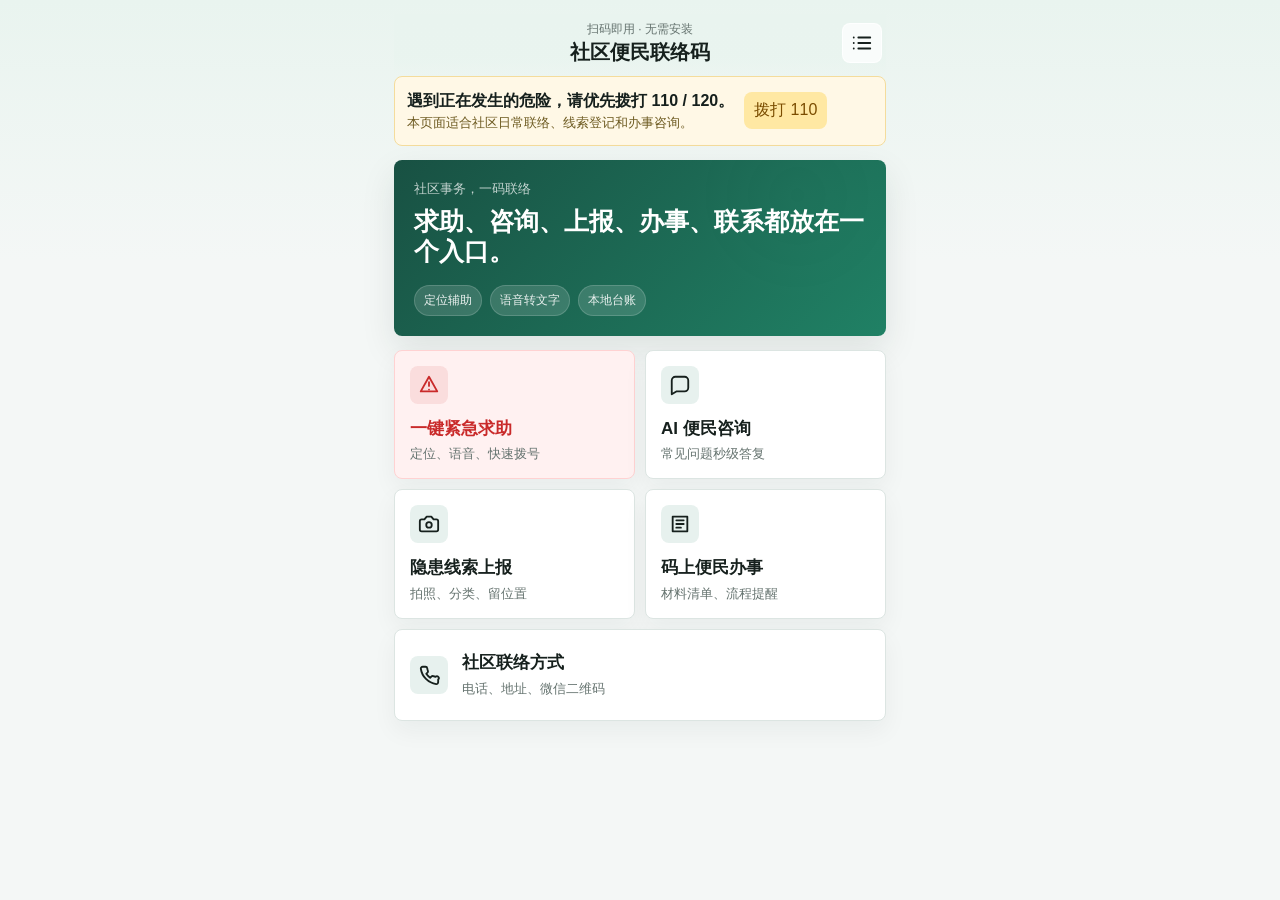
==== index.html @ a4f41f7a "Add files via upload" ====
<!doctype html>
<html lang="zh-CN">
  <head>
    <meta charset="utf-8" />
    <meta name="viewport" content="width=device-width, initial-scale=1, viewport-fit=cover" />
    <title>社区便民联络码</title>
    <link rel="stylesheet" href="./styles.css" />
  </head>
  <body>
    <div class="app-shell">
      <header class="topbar">
        <button class="icon-button" id="backButton" aria-label="返回">
          <svg viewBox="0 0 24 24" aria-hidden="true"><path d="M15 18l-6-6 6-6" /></svg>
        </button>
        <div>
          <p class="eyebrow">扫码即用 · 无需安装</p>
          <h1 id="pageTitle">社区便民联络码</h1>
        </div>
        <button class="icon-button" id="adminToggle" aria-label="台账">
          <svg viewBox="0 0 24 24" aria-hidden="true"><path d="M8 6h13M8 12h13M8 18h13M3 6h.01M3 12h.01M3 18h.01" /></svg>
        </button>
      </header>

      <main>
        <section class="view active" data-view="home">
          <div class="notice">
            <div>
              <strong>遇到正在发生的危险，请优先拨打 110 / 120。</strong>
              <span>本页面适合社区日常联络、线索登记和办事咨询。</span>
            </div>
            <button class="text-button" data-action="call" data-phone="110">拨打 110</button>
          </div>

          <div class="hero-panel">
            <p class="hero-kicker">社区事务，一码联络</p>
            <h2>求助、咨询、上报、办事、联系都放在一个入口。</h2>
            <div class="hero-meta">
              <span>定位辅助</span>
              <span>语音转文字</span>
              <span>本地台账</span>
            </div>
          </div>

          <div class="grid-menu">
            <button class="module-card danger" data-go="help">
              <span class="card-icon">
                <svg viewBox="0 0 24 24" aria-hidden="true"><path d="M12 3l9 16H3L12 3z" /><path d="M12 9v4M12 17h.01" /></svg>
              </span>
              <span>
                <strong>一键紧急求助</strong>
                <small>定位、语音、快速拨号</small>
              </span>
            </button>
            <button class="module-card" data-go="consult">
              <span class="card-icon">
                <svg viewBox="0 0 24 24" aria-hidden="true"><path d="M21 15a4 4 0 0 1-4 4H8l-5 3V7a4 4 0 0 1 4-4h10a4 4 0 0 1 4 4z" /></svg>
              </span>
              <span>
                <strong>AI 便民咨询</strong>
                <small>常见问题秒级答复</small>
              </span>
            </button>
            <button class="module-card" data-go="report">
              <span class="card-icon">
                <svg viewBox="0 0 24 24" aria-hidden="true"><path d="M14.5 4h-5L7 7H4a2 2 0 0 0-2 2v9a2 2 0 0 0 2 2h16a2 2 0 0 0 2-2V9a2 2 0 0 0-2-2h-3l-2.5-3z" /><circle cx="12" cy="13" r="3" /></svg>
              </span>
              <span>
                <strong>隐患线索上报</strong>
                <small>拍照、分类、留位置</small>
              </span>
            </button>
            <button class="module-card" data-go="services">
              <span class="card-icon">
                <svg viewBox="0 0 24 24" aria-hidden="true"><path d="M4 4h16v16H4z" /><path d="M8 8h8M8 12h8M8 16h5" /></svg>
              </span>
              <span>
                <strong>码上便民办事</strong>
                <small>材料清单、流程提醒</small>
              </span>
            </button>
            <button class="module-card wide" data-go="contact">
              <span class="card-icon">
                <svg viewBox="0 0 24 24" aria-hidden="true"><path d="M22 16.92v3a2 2 0 0 1-2.18 2A19.8 19.8 0 0 1 3.09 5.18 2 2 0 0 1 5.11 3h3a2 2 0 0 1 2 1.72c.12.9.33 1.77.63 2.61a2 2 0 0 1-.45 2.11L9 10.73a16 16 0 0 0 4.27 4.27l1.29-1.29a2 2 0 0 1 2.11-.45c.84.3 1.71.51 2.61.63A2 2 0 0 1 22 16.92z" /></svg>
              </span>
              <span>
                <strong>社区联络方式</strong>
                <small>电话、地址、微信二维码</small>
              </span>
            </button>
          </div>
        </section>

        <section class="view" data-view="help">
          <form class="form-card" id="helpForm">
            <label>
              <span>你的称呼</span>
              <input name="name" autocomplete="name" placeholder="例如：王先生" />
            </label>
            <label>
              <span>联系电话</span>
              <input name="phone" inputmode="tel" autocomplete="tel" placeholder="便于回拨确认" required />
            </label>
            <label>
              <span>求助内容</span>
              <textarea name="content" rows="5" placeholder="请简单说明发生了什么，也可以点下方语音按钮" required></textarea>
            </label>
            <div class="location-box" id="helpLocation">尚未获取位置</div>
            <div class="button-row">
              <button type="button" class="secondary-button" data-action="locate" data-target="help">获取定位</button>
              <button type="button" class="secondary-button" data-action="speech" data-target="help">语音输入</button>
            </div>
            <button type="submit" class="primary-button danger">提交求助</button>
            <button type="button" class="ghost-button" data-action="call" data-phone="110">直接拨打 110</button>
          </form>
          <div class="quiet-panel">
            <h3>低调求助模式</h3>
            <p>进入后页面会降低视觉提示，只保留定位和录音按钮。H5 不能在锁屏或退出浏览器后持续录音，正式上线需用 HTTPS 并明确告知授权。</p>
            <button class="secondary-button" data-go="quiet">进入低调模式</button>
          </div>
        </section>

        <section class="view quiet-view" data-view="quiet">
          <div class="quiet-status">
            <span>低调模式</span>
            <strong id="quietTimer">00:00</strong>
            <p id="quietHint">点击按钮后会请求浏览器录音权限，录音仅在当前页面有效。</p>
          </div>
          <div class="quiet-actions">
            <button class="round-action" id="quietLocate" aria-label="发送位置">
              <svg viewBox="0 0 24 24" aria-hidden="true"><path d="M12 21s7-4.6 7-11a7 7 0 0 0-14 0c0 6.4 7 11 7 11z" /><circle cx="12" cy="10" r="2.5" /></svg>
            </button>
            <button class="round-action danger" id="recordButton" aria-label="录音">
              <svg viewBox="0 0 24 24" aria-hidden="true"><path d="M12 2a3 3 0 0 0-3 3v7a3 3 0 0 0 6 0V5a3 3 0 0 0-3-3z" /><path d="M19 10v2a7 7 0 0 1-14 0v-2M12 19v3" /></svg>
            </button>
          </div>
        </section>

        <section class="view" data-view="consult">
          <div class="chat-box" id="chatBox"></div>
          <form class="chat-input" id="chatForm">
            <input name="question" placeholder="输入想咨询的问题，例如：居住登记需要什么材料" autocomplete="off" required />
            <button type="submit">发送</button>
          </form>
          <div class="quick-questions" id="quickQuestions"></div>
        </section>

        <section class="view" data-view="report">
          <form class="form-card" id="reportForm">
            <label>
              <span>线索类型</span>
              <select name="category">
                <option value="AI 自动判断">AI 自动判断</option>
                <option value="治安隐患">治安隐患</option>
                <option value="消防隐患">消防隐患</option>
                <option value="邻里纠纷">邻里纠纷</option>
                <option value="环境秩序">环境秩序</option>
              </select>
            </label>
            <label>
              <span>情况说明</span>
              <textarea name="content" rows="5" placeholder="例如：楼道堆放杂物，有安全隐患" required></textarea>
            </label>
            <label>
              <span>现场照片</span>
              <input name="photo" type="file" accept="image/*" capture="environment" />
            </label>
            <div class="image-preview" id="reportPreview">未选择照片</div>
            <div class="location-box" id="reportLocation">尚未获取位置</div>
            <button type="button" class="secondary-button" data-action="locate" data-target="report">获取定位</button>
            <button type="submit" class="primary-button">提交线索</button>
          </form>
        </section>

        <section class="view" data-view="services">
          <div class="service-tabs" id="serviceTabs"></div>
          <div class="service-detail" id="serviceDetail"></div>
        </section>

        <section class="view" data-view="contact">
          <div class="profile-card">
            <div class="avatar">联</div>
            <div>
              <p class="eyebrow">社区联络员</p>
              <h2>张明</h2>
              <p>负责：日常咨询、线索登记、便民事项指引</p>
            </div>
          </div>
          <div class="contact-list">
            <button data-action="call" data-phone="13800000000">
              <strong>值班电话</strong>
              <span>138 0000 0000</span>
            </button>
            <button data-action="copy" data-copy="community-helper">
              <strong>工作微信</strong>
              <span>community-helper</span>
            </button>
            <button data-action="map">
              <strong>服务地址</strong>
              <span>XX 社区服务点一楼</span>
            </button>
          </div>
          <div class="qr-card">
            <div class="fake-qr" aria-label="微信二维码占位">
              <i></i><i></i><i></i><i></i><i></i><i></i><i></i><i></i><i></i>
            </div>
            <p>这里替换成你的工作微信二维码图片即可。</p>
          </div>
        </section>

        <section class="view" data-view="admin">
          <div class="dashboard">
            <article>
              <span>求助</span>
              <strong id="statHelp">0</strong>
            </article>
            <article>
              <span>线索</span>
              <strong id="statReport">0</strong>
            </article>
            <article>
              <span>待处理</span>
              <strong id="statOpen">0</strong>
            </article>
          </div>
          <div class="ledger-toolbar">
            <button class="secondary-button" id="exportData">导出台账</button>
            <button class="ghost-button" id="clearData">清空本机演示数据</button>
          </div>
          <div class="ledger-list" id="ledgerList"></div>
        </section>
      </main>
    </div>

    <div class="toast" id="toast" role="status" aria-live="polite"></div>
    <script src="./app.js"></script>
  </body>
</html>
---- styles.css ----
:root {
  color-scheme: light;
  --bg: #f4f7f6;
  --panel: #ffffff;
  --ink: #16201d;
  --muted: #65736f;
  --line: #dce5e2;
  --brand: #13795b;
  --brand-strong: #0f684f;
  --accent: #2563eb;
  --danger: #c92a2a;
  --danger-bg: #fff1f1;
  --shadow: 0 14px 34px rgba(19, 48, 40, 0.1);
  font-family: -apple-system, BlinkMacSystemFont, "Segoe UI", "Microsoft YaHei", sans-serif;
}

* {
  box-sizing: border-box;
}

body {
  min-height: 100vh;
  margin: 0;
  color: var(--ink);
  background:
    linear-gradient(180deg, #e9f4ef 0, rgba(233, 244, 239, 0) 260px),
    var(--bg);
}

button,
input,
textarea,
select {
  font: inherit;
}

button {
  border: 0;
  cursor: pointer;
}

.app-shell {
  width: min(100%, 520px);
  min-height: 100vh;
  margin: 0 auto;
  padding: max(14px, env(safe-area-inset-top)) 14px max(22px, env(safe-area-inset-bottom));
}

.topbar {
  position: sticky;
  top: 0;
  z-index: 10;
  display: grid;
  grid-template-columns: 44px 1fr 44px;
  gap: 8px;
  align-items: center;
  padding: 8px 0 12px;
  background: linear-gradient(180deg, #e9f4ef 0, rgba(233, 244, 239, 0.9) 70%, rgba(233, 244, 239, 0) 100%);
}

.topbar h1 {
  margin: 2px 0 0;
  font-size: 20px;
  line-height: 1.2;
  text-align: center;
}

.eyebrow {
  margin: 0;
  color: var(--muted);
  font-size: 12px;
  line-height: 1.3;
  text-align: center;
}

.icon-button {
  display: grid;
  width: 40px;
  height: 40px;
  place-items: center;
  color: var(--ink);
  background: rgba(255, 255, 255, 0.72);
  border: 1px solid rgba(255, 255, 255, 0.8);
  border-radius: 8px;
}

.icon-button svg,
.card-icon svg,
.round-action svg {
  width: 22px;
  height: 22px;
  fill: none;
  stroke: currentColor;
  stroke-linecap: round;
  stroke-linejoin: round;
  stroke-width: 2;
}

.view {
  display: none;
  animation: rise 180ms ease;
}

.view.active {
  display: block;
}

@keyframes rise {
  from {
    opacity: 0;
    transform: translateY(6px);
  }
  to {
    opacity: 1;
    transform: translateY(0);
  }
}

.notice {
  display: flex;
  gap: 10px;
  align-items: center;
  padding: 12px;
  background: #fff8e6;
  border: 1px solid #f4dc9c;
  border-radius: 8px;
}

.notice strong,
.notice span {
  display: block;
  line-height: 1.45;
}

.notice span {
  margin-top: 2px;
  color: #6d5a20;
  font-size: 13px;
}

.text-button {
  flex: 0 0 auto;
  padding: 8px 10px;
  color: #7b4d00;
  background: #ffe8a3;
  border-radius: 8px;
}

.hero-panel {
  margin-top: 14px;
  padding: 20px;
  color: #fff;
  background:
    linear-gradient(135deg, rgba(10, 70, 55, 0.94), rgba(18, 121, 91, 0.94)),
    radial-gradient(circle at 82% 20%, rgba(255, 255, 255, 0.32), transparent 24%);
  border-radius: 8px;
  box-shadow: var(--shadow);
}

.hero-kicker {
  margin: 0 0 8px;
  color: rgba(255, 255, 255, 0.74);
  font-size: 13px;
}

.hero-panel h2 {
  margin: 0;
  font-size: 25px;
  line-height: 1.22;
  letter-spacing: 0;
}

.hero-meta {
  display: flex;
  flex-wrap: wrap;
  gap: 8px;
  margin-top: 18px;
}

.hero-meta span {
  padding: 6px 9px;
  color: rgba(255, 255, 255, 0.9);
  background: rgba(255, 255, 255, 0.14);
  border: 1px solid rgba(255, 255, 255, 0.16);
  border-radius: 999px;
  font-size: 12px;
}

.grid-menu {
  display: grid;
  grid-template-columns: 1fr 1fr;
  gap: 10px;
  margin-top: 14px;
}

.module-card {
  display: flex;
  min-height: 116px;
  flex-direction: column;
  gap: 14px;
  align-items: flex-start;
  justify-content: space-between;
  padding: 15px;
  color: var(--ink);
  text-align: left;
  background: var(--panel);
  border: 1px solid var(--line);
  border-radius: 8px;
  box-shadow: 0 10px 24px rgba(24, 48, 42, 0.05);
}

.module-card.wide {
  grid-column: 1 / -1;
  min-height: 92px;
  flex-direction: row;
  align-items: center;
  justify-content: flex-start;
}

.module-card.danger {
  color: var(--danger);
  background: var(--danger-bg);
  border-color: #ffd2d2;
}

.card-icon {
  display: grid;
  width: 38px;
  height: 38px;
  place-items: center;
  background: rgba(19, 121, 91, 0.1);
  border-radius: 8px;
}

.danger .card-icon {
  background: rgba(201, 42, 42, 0.1);
}

.module-card strong,
.module-card small {
  display: block;
}

.module-card strong {
  font-size: 17px;
  line-height: 1.28;
}

.module-card small {
  margin-top: 6px;
  color: var(--muted);
  font-size: 13px;
}

.form-card,
.quiet-panel,
.service-detail,
.profile-card,
.qr-card,
.chat-box {
  padding: 16px;
  background: var(--panel);
  border: 1px solid var(--line);
  border-radius: 8px;
  box-shadow: 0 10px 24px rgba(24, 48, 42, 0.05);
}

.form-card label {
  display: block;
  margin-bottom: 14px;
}

.form-card label span {
  display: block;
  margin-bottom: 7px;
  color: var(--muted);
  font-size: 14px;
}

input,
textarea,
select {
  width: 100%;
  color: var(--ink);
  background: #fbfcfc;
  border: 1px solid var(--line);
  border-radius: 8px;
  outline: 0;
}

input,
select {
  height: 46px;
  padding: 0 12px;
}

textarea {
  min-height: 116px;
  padding: 12px;
  resize: vertical;
}

input:focus,
textarea:focus,
select:focus {
  border-color: var(--brand);
  box-shadow: 0 0 0 3px rgba(19, 121, 91, 0.14);
}

.location-box,
.image-preview {
  margin: 8px 0 14px;
  padding: 12px;
  color: var(--muted);
  background: #f6faf8;
  border: 1px dashed #bfd4cd;
  border-radius: 8px;
  line-height: 1.45;
}

.image-preview img {
  display: block;
  width: 100%;
  max-height: 260px;
  object-fit: cover;
  border-radius: 8px;
}

.button-row {
  display: grid;
  grid-template-columns: 1fr 1fr;
  gap: 10px;
  margin-bottom: 12px;
}

.primary-button,
.secondary-button,
.ghost-button {
  width: 100%;
  min-height: 46px;
  padding: 10px 14px;
  border-radius: 8px;
  font-weight: 700;
}

.primary-button {
  color: #fff;
  background: var(--brand);
}

.primary-button.danger {
  background: var(--danger);
}

.secondary-button {
  color: var(--brand-strong);
  background: #e7f4ef;
  border: 1px solid #c8e5dc;
}

.ghost-button {
  margin-top: 10px;
  color: var(--muted);
  background: transparent;
  border: 1px solid var(--line);
}

.quiet-panel {
  margin-top: 12px;
}

.quiet-panel h3 {
  margin: 0 0 8px;
  font-size: 18px;
}

.quiet-panel p {
  margin: 0 0 14px;
  color: var(--muted);
  line-height: 1.6;
}

.quiet-view {
  min-height: calc(100vh - 86px);
  padding-top: 16vh;
  color: #c9d2cf;
  background: #111816;
  border-radius: 8px;
}

.quiet-status {
  padding: 18px;
  text-align: center;
}

.quiet-status span {
  color: #899692;
  font-size: 13px;
}

.quiet-status strong {
  display: block;
  margin-top: 8px;
  color: #fff;
  font-size: 42px;
  letter-spacing: 0;
}

.quiet-status p {
  max-width: 300px;
  margin: 12px auto 0;
  color: #899692;
  line-height: 1.6;
}

.quiet-actions {
  display: flex;
  gap: 22px;
  justify-content: center;
  margin-top: 28px;
}

.round-action {
  display: grid;
  width: 76px;
  height: 76px;
  place-items: center;
  color: #d9e3df;
  background: #1d2925;
  border: 1px solid #31443e;
  border-radius: 50%;
}

.round-action.danger {
  color: #fff;
  background: #8b1e1e;
  border-color: #b23a3a;
}

.round-action.recording {
  background: #d94848;
  box-shadow: 0 0 0 9px rgba(217, 72, 72, 0.16);
}

.chat-box {
  height: 430px;
  overflow: auto;
}

.message {
  max-width: 86%;
  margin-bottom: 10px;
  padding: 10px 12px;
  border-radius: 8px;
  line-height: 1.55;
}

.message.bot {
  color: var(--ink);
  background: #eff6f3;
}

.message.user {
  margin-left: auto;
  color: #fff;
  background: var(--brand);
}

.chat-input {
  display: grid;
  grid-template-columns: 1fr 70px;
  gap: 8px;
  margin-top: 10px;
}

.chat-input button {
  color: #fff;
  background: var(--brand);
  border-radius: 8px;
}

.quick-questions,
.service-tabs {
  display: flex;
  gap: 8px;
  margin-top: 12px;
  overflow-x: auto;
  padding-bottom: 4px;
}

.quick-questions button,
.service-tabs button {
  flex: 0 0 auto;
  padding: 9px 12px;
  color: var(--brand-strong);
  white-space: nowrap;
  background: #e7f4ef;
  border: 1px solid #c8e5dc;
  border-radius: 8px;
}

.service-tabs button.active {
  color: #fff;
  background: var(--brand);
}

.service-detail {
  margin-top: 12px;
}

.service-detail h2 {
  margin: 0 0 12px;
  font-size: 22px;
}

.service-detail h3 {
  margin: 16px 0 8px;
  font-size: 16px;
}

.service-detail ul,
.service-detail ol {
  margin: 0;
  padding-left: 22px;
  line-height: 1.75;
}

.profile-card {
  display: flex;
  gap: 14px;
  align-items: center;
}

.avatar {
  display: grid;
  width: 62px;
  height: 62px;
  flex: 0 0 auto;
  place-items: center;
  color: #fff;
  background: var(--brand);
  border-radius: 50%;
  font-size: 24px;
  font-weight: 800;
}

.profile-card h2 {
  margin: 2px 0 6px;
  font-size: 24px;
}

.profile-card p:last-child {
  margin: 0;
  color: var(--muted);
  line-height: 1.45;
}

.contact-list {
  display: grid;
  gap: 10px;
  margin-top: 12px;
}

.contact-list button {
  display: flex;
  justify-content: space-between;
  align-items: center;
  gap: 12px;
  padding: 15px;
  color: var(--ink);
  text-align: left;
  background: var(--panel);
  border: 1px solid var(--line);
  border-radius: 8px;
}

.contact-list span {
  color: var(--muted);
  text-align: right;
}

.qr-card {
  margin-top: 12px;
  text-align: center;
}

.fake-qr {
  display: grid;
  width: 156px;
  height: 156px;
  grid-template-columns: repeat(3, 1fr);
  gap: 8px;
  margin: 0 auto 12px;
  padding: 12px;
  background: #fff;
  border: 1px solid var(--line);
}

.fake-qr i {
  background: #111816;
}

.fake-qr i:nth-child(2),
.fake-qr i:nth-child(6),
.fake-qr i:nth-child(8) {
  background:
    linear-gradient(90deg, #111816 35%, transparent 35% 65%, #111816 65%),
    linear-gradient(0deg, transparent 35%, #111816 35% 65%, transparent 65%);
}

.dashboard {
  display: grid;
  grid-template-columns: repeat(3, 1fr);
  gap: 10px;
}

.dashboard article {
  padding: 14px;
  background: var(--panel);
  border: 1px solid var(--line);
  border-radius: 8px;
}

.dashboard span,
.dashboard strong {
  display: block;
}

.dashboard span {
  color: var(--muted);
  font-size: 13px;
}

.dashboard strong {
  margin-top: 8px;
  font-size: 28px;
}

.ledger-toolbar {
  display: grid;
  grid-template-columns: 1fr 1fr;
  gap: 10px;
  margin: 12px 0;
}

.ledger-toolbar .ghost-button {
  margin-top: 0;
}

.ledger-list {
  display: grid;
  gap: 10px;
}

.ledger-item {
  padding: 13px;
  background: var(--panel);
  border: 1px solid var(--line);
  border-radius: 8px;
}

.ledger-item header {
  display: flex;
  justify-content: space-between;
  gap: 8px;
}

.ledger-item h3 {
  margin: 0;
  font-size: 16px;
}

.ledger-item time,
.ledger-item p {
  color: var(--muted);
}

.ledger-item p {
  margin: 8px 0 0;
  line-height: 1.55;
}

.tag {
  flex: 0 0 auto;
  padding: 4px 8px;
  color: var(--brand-strong);
  background: #e7f4ef;
  border-radius: 999px;
  font-size: 12px;
}

.toast {
  position: fixed;
  right: 16px;
  bottom: 18px;
  left: 16px;
  z-index: 50;
  max-width: 480px;
  margin: 0 auto;
  padding: 12px 14px;
  color: #fff;
  text-align: center;
  background: rgba(17, 24, 22, 0.92);
  border-radius: 8px;
  opacity: 0;
  pointer-events: none;
  transform: translateY(12px);
  transition: 160ms ease;
}

.toast.show {
  opacity: 1;
  transform: translateY(0);
}

@media (max-width: 360px) {
  .grid-menu {
    grid-template-columns: 1fr;
  }

  .module-card.wide {
    grid-column: auto;
  }

  .button-row,
  .ledger-toolbar {
    grid-template-columns: 1fr;
  }
}
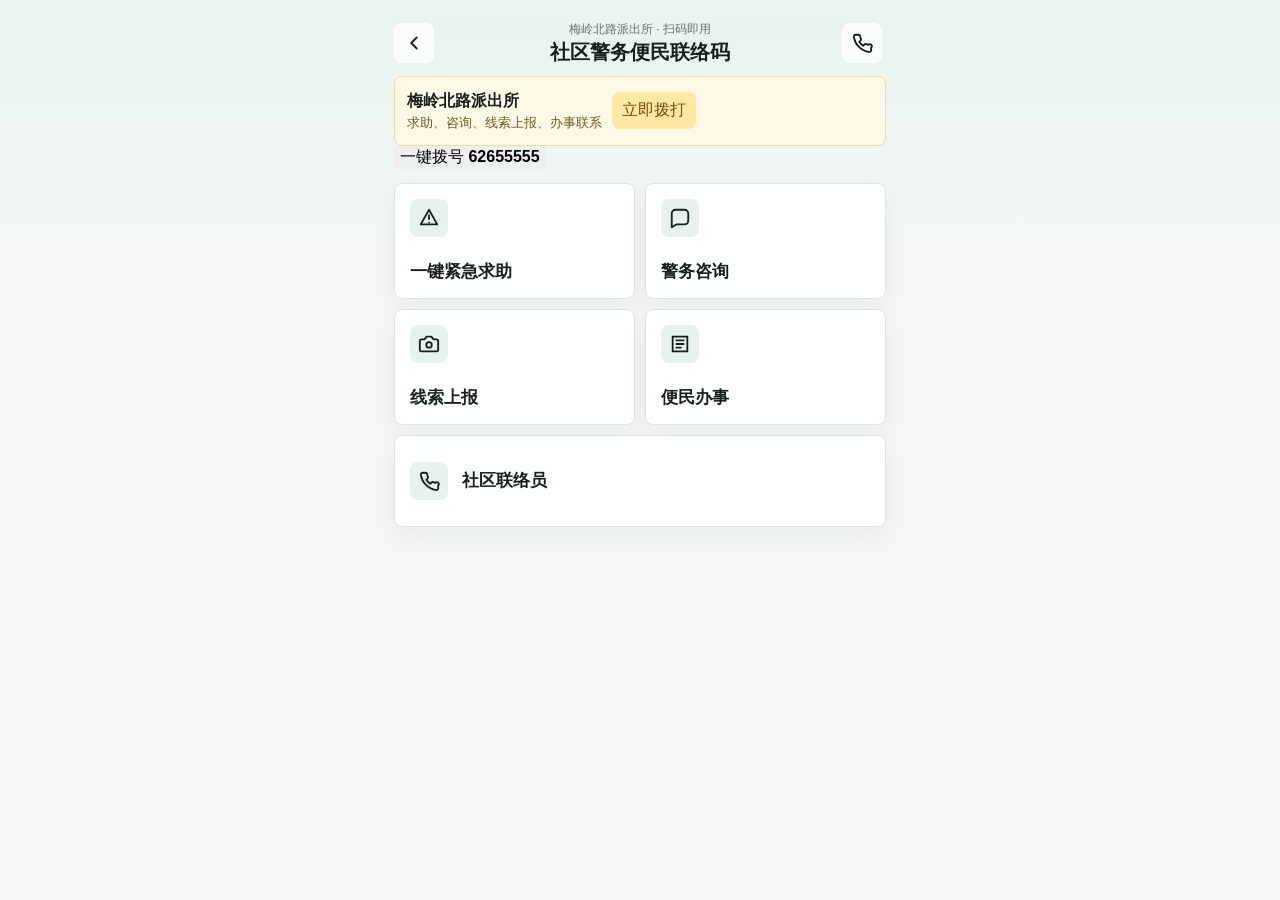
==== commit ef586c9c: "Update title and content for community police code" ====
--- a/index.html
+++ b/index.html
@@ -3,7 +3,7 @@
   <head>
     <meta charset="utf-8" />
     <meta name="viewport" content="width=device-width, initial-scale=1, viewport-fit=cover" />
-    <title>社区便民联络码</title>
+    <title>社区警务便民联络码</title>
     <link rel="stylesheet" href="./styles.css" />
   </head>
   <body>
@@ -13,79 +13,59 @@
           <svg viewBox="0 0 24 24" aria-hidden="true"><path d="M15 18l-6-6 6-6" /></svg>
         </button>
         <div>
-          <p class="eyebrow">扫码即用 · 无需安装</p>
-          <h1 id="pageTitle">社区便民联络码</h1>
+          <p class="eyebrow">梅岭北路派出所 · 扫码即用</p>
+          <h1 id="pageTitle">社区警务便民联络码</h1>
         </div>
-        <button class="icon-button" id="adminToggle" aria-label="台账">
-          <svg viewBox="0 0 24 24" aria-hidden="true"><path d="M8 6h13M8 12h13M8 18h13M3 6h.01M3 12h.01M3 18h.01" /></svg>
+        <button class="icon-button" data-action="call" data-phone="62655555" aria-label="拨打值班电话">
+          <svg viewBox="0 0 24 24" aria-hidden="true"><path d="M22 16.92v3a2 2 0 0 1-2.18 2A19.8 19.8 0 0 1 3.09 5.18 2 2 0 0 1 5.11 3h3a2 2 0 0 1 2 1.72c.12.9.33 1.77.63 2.61a2 2 0 0 1-.45 2.11L9 10.73a16 16 0 0 0 4.27 4.27l1.29-1.29a2 2 0 0 1 2.11-.45c.84.3 1.71.51 2.61.63A2 2 0 0 1 22 16.92z" /></svg>
         </button>
       </header>
 
       <main>
         <section class="view active" data-view="home">
-          <div class="notice">
+          <div class="notice police-notice">
             <div>
-              <strong>遇到正在发生的危险，请优先拨打 110 / 120。</strong>
-              <span>本页面适合社区日常联络、线索登记和办事咨询。</span>
+              <strong>梅岭北路派出所</strong>
+              <span>求助、咨询、线索上报、办事联系</span>
             </div>
-            <button class="text-button" data-action="call" data-phone="110">拨打 110</button>
+            <button class="text-button hot" data-action="call" data-phone="62655555">立即拨打</button>
           </div>
 
-          <div class="hero-panel">
-            <p class="hero-kicker">社区事务，一码联络</p>
-            <h2>求助、咨询、上报、办事、联系都放在一个入口。</h2>
-            <div class="hero-meta">
-              <span>定位辅助</span>
-              <span>语音转文字</span>
-              <span>本地台账</span>
-            </div>
-          </div>
+          <button class="dial-panel" data-action="call" data-phone="62655555">
+            <span>一键拨号</span>
+            <strong>62655555</strong>
+          </button>
 
           <div class="grid-menu">
-            <button class="module-card danger" data-go="help">
+            <button class="module-card priority" data-go="help">
               <span class="card-icon">
                 <svg viewBox="0 0 24 24" aria-hidden="true"><path d="M12 3l9 16H3L12 3z" /><path d="M12 9v4M12 17h.01" /></svg>
               </span>
-              <span>
-                <strong>一键紧急求助</strong>
-                <small>定位、语音、快速拨号</small>
-              </span>
+              <strong>一键紧急求助</strong>
             </button>
             <button class="module-card" data-go="consult">
               <span class="card-icon">
                 <svg viewBox="0 0 24 24" aria-hidden="true"><path d="M21 15a4 4 0 0 1-4 4H8l-5 3V7a4 4 0 0 1 4-4h10a4 4 0 0 1 4 4z" /></svg>
               </span>
-              <span>
-                <strong>AI 便民咨询</strong>
-                <small>常见问题秒级答复</small>
-              </span>
+              <strong>警务咨询</strong>
             </button>
             <button class="module-card" data-go="report">
               <span class="card-icon">
                 <svg viewBox="0 0 24 24" aria-hidden="true"><path d="M14.5 4h-5L7 7H4a2 2 0 0 0-2 2v9a2 2 0 0 0 2 2h16a2 2 0 0 0 2-2V9a2 2 0 0 0-2-2h-3l-2.5-3z" /><circle cx="12" cy="13" r="3" /></svg>
               </span>
-              <span>
-                <strong>隐患线索上报</strong>
-                <small>拍照、分类、留位置</small>
-              </span>
+              <strong>线索上报</strong>
             </button>
             <button class="module-card" data-go="services">
               <span class="card-icon">
                 <svg viewBox="0 0 24 24" aria-hidden="true"><path d="M4 4h16v16H4z" /><path d="M8 8h8M8 12h8M8 16h5" /></svg>
               </span>
-              <span>
-                <strong>码上便民办事</strong>
-                <small>材料清单、流程提醒</small>
-              </span>
+              <strong>便民办事</strong>
             </button>
             <button class="module-card wide" data-go="contact">
               <span class="card-icon">
                 <svg viewBox="0 0 24 24" aria-hidden="true"><path d="M22 16.92v3a2 2 0 0 1-2.18 2A19.8 19.8 0 0 1 3.09 5.18 2 2 0 0 1 5.11 3h3a2 2 0 0 1 2 1.72c.12.9.33 1.77.63 2.61a2 2 0 0 1-.45 2.11L9 10.73a16 16 0 0 0 4.27 4.27l1.29-1.29a2 2 0 0 1 2.11-.45c.84.3 1.71.51 2.61.63A2 2 0 0 1 22 16.92z" /></svg>
               </span>
-              <span>
-                <strong>社区联络方式</strong>
-                <small>电话、地址、微信二维码</small>
-              </span>
+              <strong>社区联络员</strong>
             </button>
           </div>
         </section>
@@ -93,16 +73,16 @@
         <section class="view" data-view="help">
           <form class="form-card" id="helpForm">
             <label>
-              <span>你的称呼</span>
-              <input name="name" autocomplete="name" placeholder="例如：王先生" />
+              <span>姓名</span>
+              <input name="name" autocomplete="name" placeholder="请输入姓名" />
             </label>
             <label>
               <span>联系电话</span>
-              <input name="phone" inputmode="tel" autocomplete="tel" placeholder="便于回拨确认" required />
+              <input name="phone" inputmode="tel" autocomplete="tel" placeholder="便于民警及时回拨" required />
             </label>
             <label>
               <span>求助内容</span>
-              <textarea name="content" rows="5" placeholder="请简单说明发生了什么，也可以点下方语音按钮" required></textarea>
+              <textarea name="content" rows="5" placeholder="请简单说明情况，也可以使用下方语音输入" required></textarea>
             </label>
             <div class="location-box" id="helpLocation">尚未获取位置</div>
             <div class="button-row">
@@ -110,11 +90,11 @@
               <button type="button" class="secondary-button" data-action="speech" data-target="help">语音输入</button>
             </div>
             <button type="submit" class="primary-button danger">提交求助</button>
-            <button type="button" class="ghost-button" data-action="call" data-phone="110">直接拨打 110</button>
+            <button type="button" class="ghost-button hotline-button" data-action="call" data-phone="62655555">直接拨打 62655555</button>
           </form>
           <div class="quiet-panel">
             <h3>低调求助模式</h3>
-            <p>进入后页面会降低视觉提示，只保留定位和录音按钮。H5 不能在锁屏或退出浏览器后持续录音，正式上线需用 HTTPS 并明确告知授权。</p>
+            <p>适合不方便长时间操作手机时使用。当前演示版可记录定位与录音事件，正式上线建议对接后端存储和权限管理。</p>
             <button class="secondary-button" data-go="quiet">进入低调模式</button>
           </div>
         </section>
@@ -123,7 +103,7 @@
           <div class="quiet-status">
             <span>低调模式</span>
             <strong id="quietTimer">00:00</strong>
-            <p id="quietHint">点击按钮后会请求浏览器录音权限，录音仅在当前页面有效。</p>
+            <p id="quietHint">点击按钮后会请求浏览器录音权限，录音仅在当前页面演示有效。</p>
           </div>
           <div class="quiet-actions">
             <button class="round-action" id="quietLocate" aria-label="发送位置">
@@ -177,56 +157,13 @@
         </section>
 
         <section class="view" data-view="contact">
-          <div class="profile-card">
-            <div class="avatar">联</div>
-            <div>
-              <p class="eyebrow">社区联络员</p>
-              <h2>张明</h2>
-              <p>负责：日常咨询、线索登记、便民事项指引</p>
-            </div>
+          <div class="station-card">
+            <strong>梅岭北路派出所</strong>
+            <span>单位地址：梅岭北路1238号</span>
+            <p>如情况紧急、表达不便或需要当面求助，也可以直接来所反映。</p>
+            <button class="text-button hot" data-action="call" data-phone="62655555">拨打值班电话 62655555</button>
           </div>
-          <div class="contact-list">
-            <button data-action="call" data-phone="13800000000">
-              <strong>值班电话</strong>
-              <span>138 0000 0000</span>
-            </button>
-            <button data-action="copy" data-copy="community-helper">
-              <strong>工作微信</strong>
-              <span>community-helper</span>
-            </button>
-            <button data-action="map">
-              <strong>服务地址</strong>
-              <span>XX 社区服务点一楼</span>
-            </button>
-          </div>
-          <div class="qr-card">
-            <div class="fake-qr" aria-label="微信二维码占位">
-              <i></i><i></i><i></i><i></i><i></i><i></i><i></i><i></i><i></i>
-            </div>
-            <p>这里替换成你的工作微信二维码图片即可。</p>
-          </div>
-        </section>
-
-        <section class="view" data-view="admin">
-          <div class="dashboard">
-            <article>
-              <span>求助</span>
-              <strong id="statHelp">0</strong>
-            </article>
-            <article>
-              <span>线索</span>
-              <strong id="statReport">0</strong>
-            </article>
-            <article>
-              <span>待处理</span>
-              <strong id="statOpen">0</strong>
-            </article>
-          </div>
-          <div class="ledger-toolbar">
-            <button class="secondary-button" id="exportData">导出台账</button>
-            <button class="ghost-button" id="clearData">清空本机演示数据</button>
-          </div>
-          <div class="ledger-list" id="ledgerList"></div>
+          <div class="officer-list" id="officerList"></div>
         </section>
       </main>
     </div>
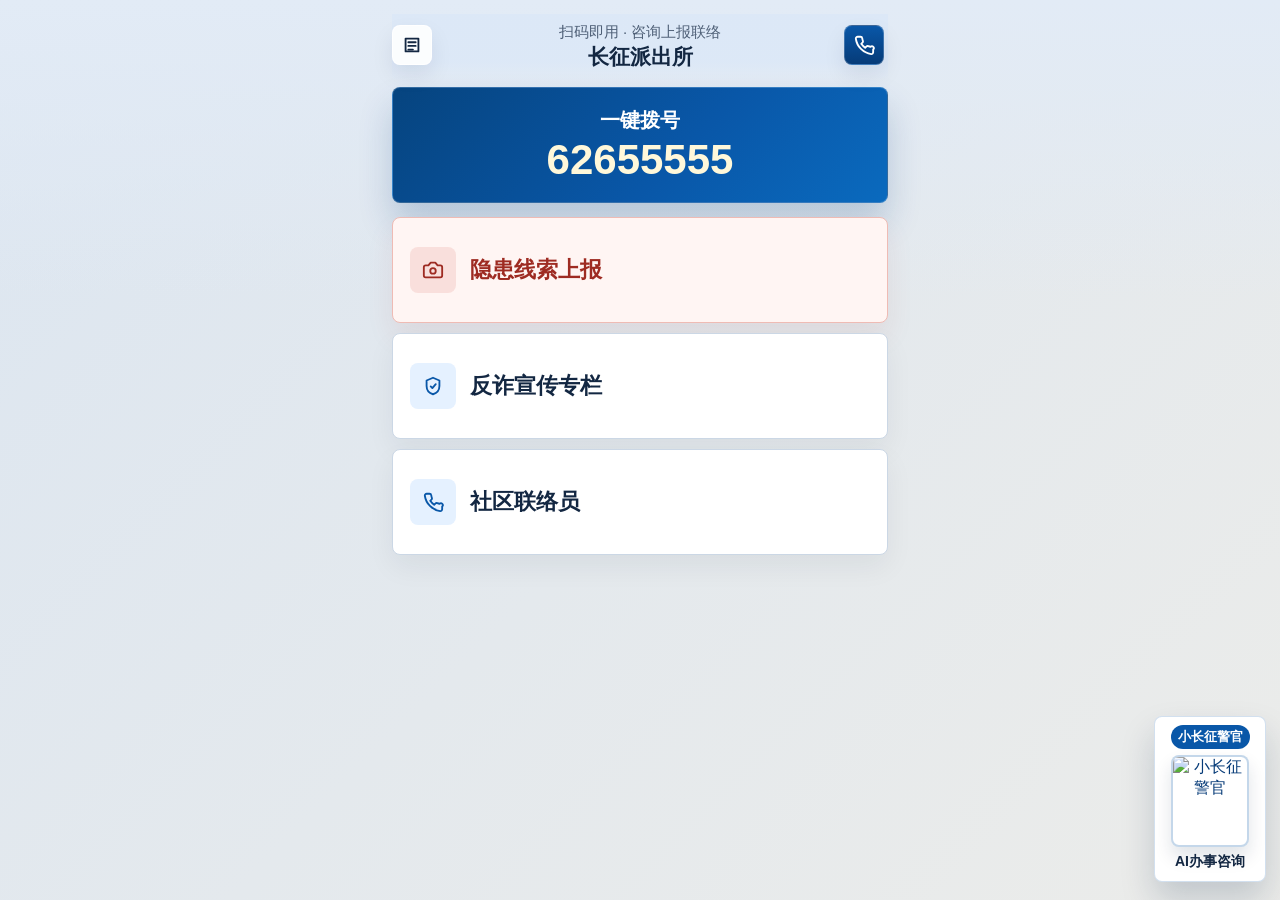
==== commit cbc56f60: "Add files via upload" ====
--- a/index.html
+++ b/index.html
@@ -3,18 +3,18 @@
   <head>
     <meta charset="utf-8" />
     <meta name="viewport" content="width=device-width, initial-scale=1, viewport-fit=cover" />
-    <title>社区警务便民联络码</title>
+    <title>长征派出所便民联络码</title>
     <link rel="stylesheet" href="./styles.css" />
   </head>
   <body>
     <div class="app-shell">
       <header class="topbar">
-        <button class="icon-button" id="backButton" aria-label="返回">
-          <svg viewBox="0 0 24 24" aria-hidden="true"><path d="M15 18l-6-6 6-6" /></svg>
+        <button class="icon-button" id="backButton" aria-label="查看本地演示台账">
+          <svg viewBox="0 0 24 24" aria-hidden="true"><path d="M5 5h14v14H5z" /><path d="M8 9h8M8 13h8M8 17h5" /></svg>
         </button>
         <div>
-          <p class="eyebrow">梅岭北路派出所 · 扫码即用</p>
-          <h1 id="pageTitle">社区警务便民联络码</h1>
+          <p class="eyebrow">扫码即用 · 咨询上报联络</p>
+          <h1 id="pageTitle">长征派出所</h1>
         </div>
         <button class="icon-button" data-action="call" data-phone="62655555" aria-label="拨打值班电话">
           <svg viewBox="0 0 24 24" aria-hidden="true"><path d="M22 16.92v3a2 2 0 0 1-2.18 2A19.8 19.8 0 0 1 3.09 5.18 2 2 0 0 1 5.11 3h3a2 2 0 0 1 2 1.72c.12.9.33 1.77.63 2.61a2 2 0 0 1-.45 2.11L9 10.73a16 16 0 0 0 4.27 4.27l1.29-1.29a2 2 0 0 1 2.11-.45c.84.3 1.71.51 2.61.63A2 2 0 0 1 22 16.92z" /></svg>
@@ -23,43 +23,23 @@
 
       <main>
         <section class="view active" data-view="home">
-          <div class="notice police-notice">
-            <div>
-              <strong>梅岭北路派出所</strong>
-              <span>求助、咨询、线索上报、办事联系</span>
-            </div>
-            <button class="text-button hot" data-action="call" data-phone="62655555">立即拨打</button>
-          </div>
-
           <button class="dial-panel" data-action="call" data-phone="62655555">
             <span>一键拨号</span>
             <strong>62655555</strong>
           </button>
 
           <div class="grid-menu">
-            <button class="module-card priority" data-go="help">
-              <span class="card-icon">
-                <svg viewBox="0 0 24 24" aria-hidden="true"><path d="M12 3l9 16H3L12 3z" /><path d="M12 9v4M12 17h.01" /></svg>
-              </span>
-              <strong>一键紧急求助</strong>
-            </button>
-            <button class="module-card" data-go="consult">
-              <span class="card-icon">
-                <svg viewBox="0 0 24 24" aria-hidden="true"><path d="M21 15a4 4 0 0 1-4 4H8l-5 3V7a4 4 0 0 1 4-4h10a4 4 0 0 1 4 4z" /></svg>
-              </span>
-              <strong>警务咨询</strong>
-            </button>
-            <button class="module-card" data-go="report">
+            <button class="module-card priority" data-go="report">
               <span class="card-icon">
                 <svg viewBox="0 0 24 24" aria-hidden="true"><path d="M14.5 4h-5L7 7H4a2 2 0 0 0-2 2v9a2 2 0 0 0 2 2h16a2 2 0 0 0 2-2V9a2 2 0 0 0-2-2h-3l-2.5-3z" /><circle cx="12" cy="13" r="3" /></svg>
               </span>
-              <strong>线索上报</strong>
+              <strong>隐患线索上报</strong>
             </button>
-            <button class="module-card" data-go="services">
+            <button class="module-card" data-go="antiFraud">
               <span class="card-icon">
-                <svg viewBox="0 0 24 24" aria-hidden="true"><path d="M4 4h16v16H4z" /><path d="M8 8h8M8 12h8M8 16h5" /></svg>
+                <svg viewBox="0 0 24 24" aria-hidden="true"><path d="M12 3l7 3v6c0 4.6-2.9 7.8-7 9-4.1-1.2-7-4.4-7-9V6l7-3z" /><path d="M9.5 12.5l1.8 1.8 3.7-4.3" /></svg>
               </span>
-              <strong>便民办事</strong>
+              <strong>反诈宣传专栏</strong>
             </button>
             <button class="module-card wide" data-go="contact">
               <span class="card-icon">
@@ -70,103 +50,98 @@
           </div>
         </section>
 
-        <section class="view" data-view="help">
-          <form class="form-card" id="helpForm">
-            <label>
-              <span>姓名</span>
-              <input name="name" autocomplete="name" placeholder="请输入姓名" />
-            </label>
-            <label>
-              <span>联系电话</span>
-              <input name="phone" inputmode="tel" autocomplete="tel" placeholder="便于民警及时回拨" required />
-            </label>
-            <label>
-              <span>求助内容</span>
-              <textarea name="content" rows="5" placeholder="请简单说明情况，也可以使用下方语音输入" required></textarea>
-            </label>
-            <div class="location-box" id="helpLocation">尚未获取位置</div>
-            <div class="button-row">
-              <button type="button" class="secondary-button" data-action="locate" data-target="help">获取定位</button>
-              <button type="button" class="secondary-button" data-action="speech" data-target="help">语音输入</button>
-            </div>
-            <button type="submit" class="primary-button danger">提交求助</button>
-            <button type="button" class="ghost-button hotline-button" data-action="call" data-phone="62655555">直接拨打 62655555</button>
-          </form>
-          <div class="quiet-panel">
-            <h3>低调求助模式</h3>
-            <p>适合不方便长时间操作手机时使用。当前演示版可记录定位与录音事件，正式上线建议对接后端存储和权限管理。</p>
-            <button class="secondary-button" data-go="quiet">进入低调模式</button>
-          </div>
-        </section>
-
-        <section class="view quiet-view" data-view="quiet">
-          <div class="quiet-status">
-            <span>低调模式</span>
-            <strong id="quietTimer">00:00</strong>
-            <p id="quietHint">点击按钮后会请求浏览器录音权限，录音仅在当前页面演示有效。</p>
-          </div>
-          <div class="quiet-actions">
-            <button class="round-action" id="quietLocate" aria-label="发送位置">
-              <svg viewBox="0 0 24 24" aria-hidden="true"><path d="M12 21s7-4.6 7-11a7 7 0 0 0-14 0c0 6.4 7 11 7 11z" /><circle cx="12" cy="10" r="2.5" /></svg>
-            </button>
-            <button class="round-action danger" id="recordButton" aria-label="录音">
-              <svg viewBox="0 0 24 24" aria-hidden="true"><path d="M12 2a3 3 0 0 0-3 3v7a3 3 0 0 0 6 0V5a3 3 0 0 0-3-3z" /><path d="M19 10v2a7 7 0 0 1-14 0v-2M12 19v3" /></svg>
-            </button>
-          </div>
-        </section>
-
-        <section class="view" data-view="consult">
-          <div class="chat-box" id="chatBox"></div>
-          <form class="chat-input" id="chatForm">
-            <input name="question" placeholder="输入想咨询的问题，例如：居住登记需要什么材料" autocomplete="off" required />
-            <button type="submit">发送</button>
-          </form>
-          <div class="quick-questions" id="quickQuestions"></div>
-        </section>
-
         <section class="view" data-view="report">
           <form class="form-card" id="reportForm">
             <label>
-              <span>线索类型</span>
-              <select name="category">
-                <option value="AI 自动判断">AI 自动判断</option>
-                <option value="治安隐患">治安隐患</option>
-                <option value="消防隐患">消防隐患</option>
-                <option value="邻里纠纷">邻里纠纷</option>
-                <option value="环境秩序">环境秩序</option>
-              </select>
+              <span>隐患/线索情况说明</span>
+              <textarea name="content" rows="6" placeholder="请说明时间、地点、经过，支持语音输入" required></textarea>
             </label>
-            <label>
-              <span>情况说明</span>
-              <textarea name="content" rows="5" placeholder="例如：楼道堆放杂物，有安全隐患" required></textarea>
-            </label>
+            <div class="button-row single">
+              <button type="button" class="secondary-button" data-action="speech" data-target="report">语音输入</button>
+            </div>
             <label>
               <span>现场照片</span>
               <input name="photo" type="file" accept="image/*" capture="environment" />
             </label>
-            <div class="image-preview" id="reportPreview">未选择照片</div>
-            <div class="location-box" id="reportLocation">尚未获取位置</div>
-            <button type="button" class="secondary-button" data-action="locate" data-target="report">获取定位</button>
-            <button type="submit" class="primary-button">提交线索</button>
+            <div class="image-preview" id="reportPreview">可不上传照片</div>
+            <label>
+              <span>姓名</span>
+              <input name="name" autocomplete="name" placeholder="请输入姓名" required />
+            </label>
+            <label>
+              <span>联系电话</span>
+              <input name="phone" inputmode="tel" autocomplete="tel" placeholder="请输入联系电话" required />
+            </label>
+            <label>
+              <span>位置说明</span>
+              <input name="manualAddress" placeholder="请填写小区、楼栋、门牌或附近标志物" required />
+            </label>
+            <div class="location-box" id="reportLocation">尚未获取经纬度</div>
+            <div class="button-row single">
+              <button type="button" class="secondary-button" data-action="locate" data-target="report">获取定位</button>
+            </div>
+            <button type="submit" class="primary-button">提交上报</button>
           </form>
         </section>
 
-        <section class="view" data-view="services">
-          <div class="service-tabs" id="serviceTabs"></div>
-          <div class="service-detail" id="serviceDetail"></div>
+        <section class="view" data-view="antiFraud">
+          <div class="poster-row" id="antiPosterRow"></div>
+          <div class="fraud-grid" id="antiFraudList"></div>
         </section>
 
         <section class="view" data-view="contact">
-          <div class="station-card">
-            <strong>梅岭北路派出所</strong>
-            <span>单位地址：梅岭北路1238号</span>
-            <p>如情况紧急、表达不便或需要当面求助，也可以直接来所反映。</p>
-            <button class="text-button hot" data-action="call" data-phone="62655555">拨打值班电话 62655555</button>
+          <div class="contact-note">
+            <strong>社区联络员</strong>
+            <p>按辖区联系对应民警，情况紧急请直接拨打 62655555。</p>
           </div>
           <div class="officer-list" id="officerList"></div>
         </section>
+
+        <section class="view" data-view="ledger">
+          <div class="dashboard">
+            <article>
+              <span>总记录</span>
+              <strong id="statTotal">0</strong>
+            </article>
+            <article>
+              <span>线索记录</span>
+              <strong id="statReport">0</strong>
+            </article>
+            <article>
+              <span>待跟进</span>
+              <strong id="statOpen">0</strong>
+            </article>
+          </div>
+          <div class="ledger-toolbar">
+            <button class="secondary-button" id="exportData">导出台账</button>
+            <button class="ghost-button" id="clearData">清空本机演示数据</button>
+          </div>
+          <div class="ledger-list" id="ledgerList"></div>
+        </section>
       </main>
     </div>
+
+    <button class="bot-launcher" id="botLauncher" type="button" aria-label="打开小长征 AI 办事咨询">
+      <span class="bot-badge">小长征警官</span>
+      <img class="bot-photo" src="./Q版警官形象画图.png" alt="小长征警官" />
+      <span class="bot-tip">AI办事咨询</span>
+    </button>
+
+    <section class="bot-drawer" id="botDrawer" aria-label="小长征 AI 办事咨询" hidden>
+      <header class="bot-drawer-head">
+        <div>
+          <strong>小长征警官</strong>
+          <span>办事咨询 · 社区常见问题</span>
+        </div>
+        <button class="bot-close" id="botClose" type="button" aria-label="关闭">×</button>
+      </header>
+      <div class="chat-box floating" id="chatBox"></div>
+      <form class="chat-input" id="chatForm">
+        <input name="question" placeholder="问我办事材料、噪音扰民、养犬管理等问题" autocomplete="off" required />
+        <button type="submit">发送</button>
+      </form>
+      <div class="quick-questions" id="quickQuestions"></div>
+    </section>
 
     <div class="toast" id="toast" role="status" aria-live="polite"></div>
     <script src="./app.js"></script>
--- a/styles.css
+++ b/styles.css
@@ -1,17 +1,19 @@
 :root {
   color-scheme: light;
-  --bg: #f4f7f6;
+  --bg: #eef2f7;
   --panel: #ffffff;
-  --ink: #16201d;
-  --muted: #65736f;
-  --line: #dce5e2;
-  --brand: #13795b;
-  --brand-strong: #0f684f;
-  --accent: #2563eb;
-  --danger: #c92a2a;
-  --danger-bg: #fff1f1;
-  --shadow: 0 14px 34px rgba(19, 48, 40, 0.1);
-  font-family: -apple-system, BlinkMacSystemFont, "Segoe UI", "Microsoft YaHei", sans-serif;
+  --ink: #132742;
+  --muted: #4f6077;
+  --line: #cbd7e5;
+  --brand: #0957a8;
+  --brand-strong: #063b78;
+  --brand-soft: #e5f1ff;
+  --danger: #c94235;
+  --danger-deep: #9e2b22;
+  --danger-bg: #fff5f3;
+  --gold: #cda44b;
+  --shadow: 0 18px 40px rgba(8, 31, 64, 0.12);
+  font-family: "Microsoft YaHei", "PingFang SC", sans-serif;
 }
 
 * {
@@ -23,7 +25,8 @@
   margin: 0;
   color: var(--ink);
   background:
-    linear-gradient(180deg, #e9f4ef 0, rgba(233, 244, 239, 0) 260px),
+    linear-gradient(180deg, #e2ebf6 0, rgba(226, 235, 246, 0) 300px),
+    linear-gradient(135deg, rgba(9, 87, 168, 0.08), rgba(205, 164, 75, 0.08)),
     var(--bg);
 }
 
@@ -43,7 +46,7 @@
   width: min(100%, 520px);
   min-height: 100vh;
   margin: 0 auto;
-  padding: max(14px, env(safe-area-inset-top)) 14px max(22px, env(safe-area-inset-bottom));
+  padding: max(14px, env(safe-area-inset-top)) 12px max(112px, env(safe-area-inset-bottom));
 }
 
 .topbar {
@@ -55,12 +58,12 @@
   gap: 8px;
   align-items: center;
   padding: 8px 0 12px;
-  background: linear-gradient(180deg, #e9f4ef 0, rgba(233, 244, 239, 0.9) 70%, rgba(233, 244, 239, 0) 100%);
+  background: linear-gradient(180deg, rgba(220, 232, 247, 0.98) 0, rgba(220, 232, 247, 0.94) 70%, rgba(220, 232, 247, 0) 100%);
 }
 
 .topbar h1 {
   margin: 2px 0 0;
-  font-size: 20px;
+  font-size: 21px;
   line-height: 1.2;
   text-align: center;
 }
@@ -68,7 +71,7 @@
 .eyebrow {
   margin: 0;
   color: var(--muted);
-  font-size: 12px;
+  font-size: 15px;
   line-height: 1.3;
   text-align: center;
 }
@@ -79,9 +82,17 @@
   height: 40px;
   place-items: center;
   color: var(--ink);
-  background: rgba(255, 255, 255, 0.72);
-  border: 1px solid rgba(255, 255, 255, 0.8);
-  border-radius: 8px;
+  background: rgba(255, 255, 255, 0.88);
+  border: 1px solid rgba(255, 255, 255, 0.95);
+  border-radius: 8px;
+  text-decoration: none;
+  box-shadow: 0 10px 22px rgba(9, 31, 63, 0.08);
+}
+
+.topbar .icon-button:last-child {
+  color: #fff;
+  background: linear-gradient(180deg, var(--brand), var(--brand-strong));
+  border-color: rgba(255, 255, 255, 0.22);
 }
 
 .icon-button svg,
@@ -120,10 +131,18 @@
   display: flex;
   gap: 10px;
   align-items: center;
-  padding: 12px;
-  background: #fff8e6;
-  border: 1px solid #f4dc9c;
-  border-radius: 8px;
+  justify-content: space-between;
+  padding: 16px;
+  border-radius: 8px;
+}
+
+.police-notice {
+  color: #fff;
+  background:
+    linear-gradient(135deg, rgba(7, 45, 94, 0.98), rgba(18, 81, 160, 0.96)),
+    radial-gradient(circle at 84% 18%, rgba(205, 164, 75, 0.36), transparent 26%);
+  border: 1px solid rgba(255, 255, 255, 0.12);
+  box-shadow: var(--shadow);
 }
 
 .notice strong,
@@ -132,137 +151,147 @@
   line-height: 1.45;
 }
 
-.notice span {
-  margin-top: 2px;
-  color: #6d5a20;
-  font-size: 13px;
+.notice strong {
+  font-size: 22px;
+}
+
+.police-notice span {
+  margin-top: 4px;
+  color: rgba(255, 255, 255, 0.92);
+  font-size: 17px;
 }
 
 .text-button {
   flex: 0 0 auto;
-  padding: 8px 10px;
-  color: #7b4d00;
-  background: #ffe8a3;
-  border-radius: 8px;
-}
-
-.hero-panel {
-  margin-top: 14px;
-  padding: 20px;
+  min-height: 52px;
+  padding: 12px 16px;
+  border-radius: 8px;
+  font-size: 18px;
+  font-weight: 700;
+}
+
+.text-button.hot {
+  color: #fff;
+  background: linear-gradient(180deg, #cf4a3d, var(--danger-deep));
+  box-shadow: 0 12px 24px rgba(158, 43, 34, 0.18);
+}
+
+.dial-panel {
+  display: grid;
+  width: 100%;
+  min-height: 116px;
+  margin-top: 6px;
+  padding: 18px;
+  place-items: center;
   color: #fff;
   background:
-    linear-gradient(135deg, rgba(10, 70, 55, 0.94), rgba(18, 121, 91, 0.94)),
-    radial-gradient(circle at 82% 20%, rgba(255, 255, 255, 0.32), transparent 24%);
-  border-radius: 8px;
-  box-shadow: var(--shadow);
-}
-
-.hero-kicker {
-  margin: 0 0 8px;
-  color: rgba(255, 255, 255, 0.74);
-  font-size: 13px;
-}
-
-.hero-panel h2 {
-  margin: 0;
-  font-size: 25px;
-  line-height: 1.22;
-  letter-spacing: 0;
-}
-
-.hero-meta {
-  display: flex;
-  flex-wrap: wrap;
-  gap: 8px;
-  margin-top: 18px;
-}
-
-.hero-meta span {
-  padding: 6px 9px;
-  color: rgba(255, 255, 255, 0.9);
-  background: rgba(255, 255, 255, 0.14);
-  border: 1px solid rgba(255, 255, 255, 0.16);
-  border-radius: 999px;
-  font-size: 12px;
+    linear-gradient(135deg, #06447f 0, var(--brand) 58%, #0a6abe 100%),
+    linear-gradient(90deg, rgba(205, 164, 75, 0.24), transparent 42%);
+  border: 1px solid rgba(255, 255, 255, 0.18);
+  border-radius: 8px;
+  box-shadow: 0 20px 34px rgba(6, 59, 120, 0.2);
+}
+
+.dial-panel span {
+  font-size: 20px;
+  font-weight: 700;
+}
+
+.dial-panel strong {
+  color: #fff8da;
+  font-size: 42px;
+  line-height: 1.05;
 }
 
 .grid-menu {
   display: grid;
-  grid-template-columns: 1fr 1fr;
+  grid-template-columns: 1fr;
   gap: 10px;
   margin-top: 14px;
 }
 
 .module-card {
   display: flex;
-  min-height: 116px;
-  flex-direction: column;
+  min-height: 106px;
+  flex-direction: row;
   gap: 14px;
-  align-items: flex-start;
-  justify-content: space-between;
-  padding: 15px;
+  align-items: center;
+  justify-content: flex-start;
+  padding: 17px;
   color: var(--ink);
   text-align: left;
   background: var(--panel);
   border: 1px solid var(--line);
   border-radius: 8px;
-  box-shadow: 0 10px 24px rgba(24, 48, 42, 0.05);
-}
-
-.module-card.wide {
-  grid-column: 1 / -1;
-  min-height: 92px;
-  flex-direction: row;
-  align-items: center;
-  justify-content: flex-start;
-}
-
-.module-card.danger {
-  color: var(--danger);
-  background: var(--danger-bg);
-  border-color: #ffd2d2;
+  box-shadow: 0 12px 28px rgba(12, 32, 58, 0.06);
+}
+
+.module-card.priority {
+  min-height: 106px;
+  color: var(--danger-deep);
+  background: #fff5f3;
+  border-color: #efbbb4;
+  box-shadow: 0 14px 28px rgba(158, 43, 34, 0.08);
 }
 
 .card-icon {
   display: grid;
-  width: 38px;
-  height: 38px;
+  width: 46px;
+  height: 46px;
   place-items: center;
-  background: rgba(19, 121, 91, 0.1);
-  border-radius: 8px;
-}
-
-.danger .card-icon {
-  background: rgba(201, 42, 42, 0.1);
-}
-
-.module-card strong,
-.module-card small {
-  display: block;
+  color: var(--brand);
+  background: var(--brand-soft);
+  border-radius: 8px;
+}
+
+.module-card.priority .card-icon {
+  color: var(--danger-deep);
+  background: rgba(201, 66, 53, 0.12);
 }
 
 .module-card strong {
-  font-size: 17px;
+  display: block;
+}
+
+.module-card strong {
+  font-size: 22px;
   line-height: 1.28;
 }
 
-.module-card small {
-  margin-top: 6px;
-  color: var(--muted);
-  font-size: 13px;
+.button-row.single {
+  grid-template-columns: 1fr;
+}
+
+.consult-summary {
+  display: flex;
+  flex-wrap: wrap;
+  gap: 8px;
+  margin-bottom: 12px;
+}
+
+.consult-summary span {
+  padding: 8px 12px;
+  color: var(--brand-strong);
+  background: rgba(9, 87, 168, 0.08);
+  border: 1px solid rgba(9, 87, 168, 0.14);
+  border-radius: 8px;
+  font-size: 15px;
+  font-weight: 700;
 }
 
 .form-card,
 .quiet-panel,
 .service-detail,
-.profile-card,
-.qr-card,
-.chat-box {
+.chat-box,
+.station-card,
+.officer-card,
+.ledger-item,
+.dashboard article {
   padding: 16px;
   background: var(--panel);
   border: 1px solid var(--line);
   border-radius: 8px;
-  box-shadow: 0 10px 24px rgba(24, 48, 42, 0.05);
+  box-shadow: 0 12px 28px rgba(12, 32, 58, 0.06);
 }
 
 .form-card label {
@@ -274,7 +303,15 @@
   display: block;
   margin-bottom: 7px;
   color: var(--muted);
-  font-size: 14px;
+  font-size: 17px;
+  font-weight: 700;
+}
+
+.field-hint {
+  margin: -2px 0 12px;
+  color: var(--muted);
+  font-size: 15px;
+  line-height: 1.5;
 }
 
 input,
@@ -282,7 +319,7 @@
 select {
   width: 100%;
   color: var(--ink);
-  background: #fbfcfc;
+  background: #fbfdff;
   border: 1px solid var(--line);
   border-radius: 8px;
   outline: 0;
@@ -290,13 +327,15 @@
 
 input,
 select {
-  height: 46px;
-  padding: 0 12px;
+  height: 54px;
+  padding: 0 13px;
+  font-size: 17px;
 }
 
 textarea {
   min-height: 116px;
   padding: 12px;
+  font-size: 17px;
   resize: vertical;
 }
 
@@ -304,7 +343,7 @@
 textarea:focus,
 select:focus {
   border-color: var(--brand);
-  box-shadow: 0 0 0 3px rgba(19, 121, 91, 0.14);
+  box-shadow: 0 0 0 3px rgba(13, 77, 157, 0.14);
 }
 
 .location-box,
@@ -312,10 +351,11 @@
   margin: 8px 0 14px;
   padding: 12px;
   color: var(--muted);
-  background: #f6faf8;
-  border: 1px dashed #bfd4cd;
-  border-radius: 8px;
-  line-height: 1.45;
+  background: #f5f9fe;
+  border: 1px dashed #b7cade;
+  border-radius: 14px;
+  font-size: 16px;
+  line-height: 1.55;
 }
 
 .image-preview img {
@@ -323,7 +363,7 @@
   width: 100%;
   max-height: 260px;
   object-fit: cover;
-  border-radius: 8px;
+  border-radius: 12px;
 }
 
 .button-row {
@@ -337,54 +377,69 @@
 .secondary-button,
 .ghost-button {
   width: 100%;
-  min-height: 46px;
+  min-height: 54px;
   padding: 10px 14px;
   border-radius: 8px;
+  font-size: 18px;
   font-weight: 700;
 }
 
 .primary-button {
   color: #fff;
-  background: var(--brand);
+  background: linear-gradient(180deg, var(--brand), var(--brand-strong));
 }
 
 .primary-button.danger {
-  background: var(--danger);
+  background: linear-gradient(180deg, #cf4a3d, var(--danger-deep));
 }
 
 .secondary-button {
   color: var(--brand-strong);
-  background: #e7f4ef;
-  border: 1px solid #c8e5dc;
+  background: var(--brand-soft);
+  border: 1px solid #c6d8eb;
+}
+
+.secondary-button.is-active {
+  color: #fff;
+  background: linear-gradient(180deg, var(--brand), var(--brand-strong));
+  border-color: transparent;
 }
 
 .ghost-button {
-  margin-top: 10px;
   color: var(--muted);
   background: transparent;
   border: 1px solid var(--line);
 }
 
+.hotline-button {
+  margin-top: 10px;
+  color: #fff;
+  border-color: transparent;
+  background: linear-gradient(180deg, var(--brand), var(--brand-strong));
+  box-shadow: 0 14px 26px rgba(6, 59, 120, 0.16);
+}
+
 .quiet-panel {
   margin-top: 12px;
 }
 
 .quiet-panel h3 {
   margin: 0 0 8px;
-  font-size: 18px;
+  font-size: 21px;
 }
 
 .quiet-panel p {
   margin: 0 0 14px;
   color: var(--muted);
+  font-size: 16px;
   line-height: 1.6;
 }
 
 .quiet-view {
   min-height: calc(100vh - 86px);
   padding-top: 16vh;
-  color: #c9d2cf;
-  background: #111816;
+  color: #cfd7d4;
+  background: linear-gradient(180deg, #11191f 0, #0d1318 100%);
   border-radius: 8px;
 }
 
@@ -394,8 +449,8 @@
 }
 
 .quiet-status span {
-  color: #899692;
-  font-size: 13px;
+  color: #8c9794;
+  font-size: 16px;
 }
 
 .quiet-status strong {
@@ -403,13 +458,12 @@
   margin-top: 8px;
   color: #fff;
   font-size: 42px;
-  letter-spacing: 0;
 }
 
 .quiet-status p {
   max-width: 300px;
   margin: 12px auto 0;
-  color: #899692;
+  color: #8c9794;
   line-height: 1.6;
 }
 
@@ -426,15 +480,15 @@
   height: 76px;
   place-items: center;
   color: #d9e3df;
-  background: #1d2925;
-  border: 1px solid #31443e;
+  background: #182229;
+  border: 1px solid #2b3a45;
   border-radius: 50%;
 }
 
 .round-action.danger {
   color: #fff;
-  background: #8b1e1e;
-  border-color: #b23a3a;
+  background: #8f251b;
+  border-color: #bc4c40;
 }
 
 .round-action.recording {
@@ -445,6 +499,11 @@
 .chat-box {
   height: 430px;
   overflow: auto;
+}
+
+.chat-box.floating {
+  height: min(44vh, 360px);
+  box-shadow: none;
 }
 
 .message {
@@ -452,12 +511,13 @@
   margin-bottom: 10px;
   padding: 10px 12px;
   border-radius: 8px;
+  font-size: 16px;
   line-height: 1.55;
 }
 
 .message.bot {
   color: var(--ink);
-  background: #eff6f3;
+  background: #eef5fd;
 }
 
 .message.user {
@@ -468,7 +528,7 @@
 
 .chat-input {
   display: grid;
-  grid-template-columns: 1fr 70px;
+  grid-template-columns: 1fr 72px;
   gap: 8px;
   margin-top: 10px;
 }
@@ -477,6 +537,7 @@
   color: #fff;
   background: var(--brand);
   border-radius: 8px;
+  font-size: 17px;
 }
 
 .quick-questions,
@@ -494,9 +555,10 @@
   padding: 9px 12px;
   color: var(--brand-strong);
   white-space: nowrap;
-  background: #e7f4ef;
-  border: 1px solid #c8e5dc;
-  border-radius: 8px;
+  background: var(--brand-soft);
+  border: 1px solid #c6d8eb;
+  border-radius: 8px;
+  font-size: 16px;
 }
 
 .service-tabs button.active {
@@ -510,12 +572,12 @@
 
 .service-detail h2 {
   margin: 0 0 12px;
-  font-size: 22px;
+  font-size: 24px;
 }
 
 .service-detail h3 {
   margin: 16px 0 8px;
-  font-size: 16px;
+  font-size: 18px;
 }
 
 .service-detail ul,
@@ -523,12 +585,7 @@
   margin: 0;
   padding-left: 22px;
   line-height: 1.75;
-}
-
-.profile-card {
-  display: flex;
-  gap: 14px;
-  align-items: center;
+  font-size: 17px;
 }
 
 .avatar {
@@ -538,74 +595,112 @@
   flex: 0 0 auto;
   place-items: center;
   color: #fff;
-  background: var(--brand);
+  background: linear-gradient(180deg, var(--brand), var(--brand-strong));
   border-radius: 50%;
   font-size: 24px;
   font-weight: 800;
 }
 
-.profile-card h2 {
-  margin: 2px 0 6px;
-  font-size: 24px;
-}
-
-.profile-card p:last-child {
+.station-card {
+  display: grid;
+  gap: 8px;
+}
+
+.contact-note,
+.fraud-card,
+.fraud-poster {
+  padding: 16px;
+  background: var(--panel);
+  border: 1px solid var(--line);
+  border-radius: 8px;
+  box-shadow: 0 12px 28px rgba(12, 32, 58, 0.06);
+}
+
+.contact-note {
+  margin-bottom: 12px;
+  background: linear-gradient(135deg, rgba(9, 87, 168, 0.08), rgba(205, 164, 75, 0.12));
+}
+
+.contact-note strong {
+  display: block;
+  margin-bottom: 8px;
+  font-size: 22px;
+}
+
+.contact-note p {
   margin: 0;
   color: var(--muted);
-  line-height: 1.45;
-}
-
-.contact-list {
+  font-size: 16px;
+  line-height: 1.6;
+}
+
+.station-card strong {
+  font-size: 23px;
+}
+
+.station-card span,
+.station-card p {
+  color: var(--muted);
+  font-size: 17px;
+}
+
+.station-card p {
+  margin: 0;
+  line-height: 1.6;
+}
+
+.station-card .text-button {
+  width: 100%;
+  margin-top: 4px;
+}
+
+.officer-list {
   display: grid;
   gap: 10px;
   margin-top: 12px;
 }
 
-.contact-list button {
+.officer-card {
+  display: flex;
+  gap: 14px;
+  align-items: flex-start;
+}
+
+.officer-card.compact .officer-line {
+  margin-bottom: 12px;
+}
+
+.officer-body {
+  min-width: 0;
+  flex: 1;
+}
+
+.officer-head {
+  display: flex;
+  flex-wrap: wrap;
+  gap: 8px;
+  align-items: center;
+  margin-bottom: 10px;
+}
+
+.officer-head h2 {
+  margin: 0;
+  font-size: 23px;
+}
+
+.officer-line {
   display: flex;
   justify-content: space-between;
-  align-items: center;
   gap: 12px;
-  padding: 15px;
+  margin: 0 0 8px;
+  color: var(--muted);
+  font-size: 16px;
+  line-height: 1.5;
+}
+
+.officer-line strong {
   color: var(--ink);
-  text-align: left;
-  background: var(--panel);
-  border: 1px solid var(--line);
-  border-radius: 8px;
-}
-
-.contact-list span {
-  color: var(--muted);
-  text-align: right;
-}
-
-.qr-card {
-  margin-top: 12px;
-  text-align: center;
-}
-
-.fake-qr {
-  display: grid;
-  width: 156px;
-  height: 156px;
-  grid-template-columns: repeat(3, 1fr);
-  gap: 8px;
-  margin: 0 auto 12px;
-  padding: 12px;
-  background: #fff;
-  border: 1px solid var(--line);
-}
-
-.fake-qr i {
-  background: #111816;
-}
-
-.fake-qr i:nth-child(2),
-.fake-qr i:nth-child(6),
-.fake-qr i:nth-child(8) {
-  background:
-    linear-gradient(90deg, #111816 35%, transparent 35% 65%, #111816 65%),
-    linear-gradient(0deg, transparent 35%, #111816 35% 65%, transparent 65%);
+  font-size: 16px;
 }
 
 .dashboard {
@@ -615,10 +710,16 @@
 }
 
 .dashboard article {
-  padding: 14px;
-  background: var(--panel);
-  border: 1px solid var(--line);
-  border-radius: 8px;
+  position: relative;
+  overflow: hidden;
+}
+
+.dashboard article::before {
+  content: "";
+  position: absolute;
+  inset: 0 auto 0 0;
+  width: 4px;
+  background: linear-gradient(180deg, var(--brand), var(--gold));
 }
 
 .dashboard span,
@@ -628,7 +729,7 @@
 
 .dashboard span {
   color: var(--muted);
-  font-size: 13px;
+  font-size: 16px;
 }
 
 .dashboard strong {
@@ -643,20 +744,16 @@
   margin: 12px 0;
 }
 
-.ledger-toolbar .ghost-button {
-  margin-top: 0;
+.admin-hint {
+  margin: 12px 0 0;
+  color: var(--muted);
+  font-size: 16px;
+  line-height: 1.7;
 }
 
 .ledger-list {
   display: grid;
   gap: 10px;
-}
-
-.ledger-item {
-  padding: 13px;
-  background: var(--panel);
-  border: 1px solid var(--line);
-  border-radius: 8px;
 }
 
 .ledger-item header {
@@ -677,16 +774,101 @@
 
 .ledger-item p {
   margin: 8px 0 0;
-  line-height: 1.55;
+  line-height: 1.6;
+}
+
+.ledger-actions {
+  display: grid;
+  grid-template-columns: repeat(2, 1fr);
+  gap: 8px;
+  margin-top: 14px;
+}
+
+.ledger-actions button {
+  min-height: 40px;
+  padding: 8px 10px;
+  color: var(--brand-strong);
+  background: var(--brand-soft);
+  border: 1px solid #c6d8eb;
+  border-radius: 8px;
+  font-size: 14px;
+  font-weight: 700;
 }
 
 .tag {
   flex: 0 0 auto;
-  padding: 4px 8px;
+  padding: 5px 9px;
   color: var(--brand-strong);
-  background: #e7f4ef;
-  border-radius: 999px;
-  font-size: 12px;
+  background: var(--brand-soft);
+  border-radius: 8px;
+  font-size: 14px;
+}
+
+.poster-row {
+  display: grid;
+  grid-template-columns: repeat(3, 1fr);
+  gap: 10px;
+}
+
+.fraud-poster {
+  min-height: 132px;
+  color: #fff;
+  background:
+    linear-gradient(135deg, rgba(7, 45, 94, 0.98), rgba(12, 101, 147, 0.96)),
+    linear-gradient(90deg, rgba(205, 164, 75, 0.22), transparent 36%);
+}
+
+.fraud-poster strong,
+.fraud-poster span {
+  display: block;
+}
+
+.fraud-poster strong {
+  font-size: 24px;
+}
+
+.fraud-poster span {
+  margin-top: 12px;
+  color: rgba(255, 255, 255, 0.9);
+  font-size: 16px;
+  line-height: 1.5;
+}
+
+.fraud-grid {
+  display: grid;
+  gap: 12px;
+  margin-top: 12px;
+}
+
+.fraud-card h2 {
+  margin: 0 0 10px;
+  font-size: 23px;
+}
+
+.fraud-card p,
+.fraud-card li {
+  color: var(--muted);
+  font-size: 16px;
+  line-height: 1.65;
+}
+
+.fraud-card p {
+  margin: 0;
+}
+
+.fraud-card ul {
+  margin: 12px 0 0;
+  padding-left: 22px;
+}
+
+.fraud-case {
+  margin-top: 12px;
+  padding: 12px;
+  color: var(--ink);
+  background: rgba(201, 66, 53, 0.08);
+  border-radius: 8px;
+  font-size: 16px;
+  line-height: 1.6;
 }
 
 .toast {
@@ -700,7 +882,7 @@
   padding: 12px 14px;
   color: #fff;
   text-align: center;
-  background: rgba(17, 24, 22, 0.92);
+  background: rgba(11, 22, 38, 0.92);
   border-radius: 8px;
   opacity: 0;
   pointer-events: none;
@@ -713,17 +895,278 @@
   transform: translateY(0);
 }
 
-@media (max-width: 360px) {
-  .grid-menu {
+.bot-launcher {
+  position: fixed;
+  right: max(14px, env(safe-area-inset-right));
+  bottom: max(18px, env(safe-area-inset-bottom));
+  z-index: 45;
+  display: grid;
+  width: 112px;
+  gap: 6px;
+  justify-items: center;
+  padding: 8px 8px 10px;
+  color: var(--brand-strong);
+  background: #ffffff;
+  border: 1px solid rgba(9, 87, 168, 0.18);
+  border-radius: 8px;
+  box-shadow: 0 18px 34px rgba(8, 31, 64, 0.18);
+}
+
+.bot-launcher.is-open {
+  display: none;
+}
+
+.bot-badge {
+  padding: 3px 7px;
+  color: #fff;
+  background: var(--brand);
+  border-radius: 999px;
+  font-size: 13px;
+  font-weight: 800;
+}
+
+.bot-photo {
+  display: block;
+  width: 78px;
+  height: 92px;
+  object-fit: cover;
+  object-position: top center;
+  background: #fff;
+  border: 2px solid rgba(9, 87, 168, 0.24);
+  border-radius: 8px;
+  box-shadow: 0 10px 18px rgba(8, 31, 64, 0.12);
+}
+
+.bot-character {
+  position: relative;
+  display: block;
+  width: 76px;
+  height: 90px;
+}
+
+.bot-cap {
+  position: absolute;
+  top: 0;
+  left: 7px;
+  z-index: 3;
+  width: 62px;
+  height: 26px;
+  background:
+    linear-gradient(180deg, #101826 0, #050914 100%),
+    linear-gradient(90deg, transparent 0 8px, #f7f7f7 8px 54px, transparent 54px);
+  border-radius: 30px 30px 12px 12px;
+  box-shadow: inset 0 -6px 0 #f5f5f5;
+}
+
+.bot-cap::after {
+  content: "";
+  position: absolute;
+  left: 26px;
+  top: 5px;
+  width: 11px;
+  height: 11px;
+  background: #f2f2f2;
+  border: 2px solid #c9d2de;
+  border-radius: 50%;
+}
+
+.bot-head {
+  position: absolute;
+  top: 18px;
+  left: 10px;
+  z-index: 2;
+  width: 56px;
+  height: 52px;
+  background: linear-gradient(180deg, #ffe4cf, #ffd3bd);
+  border-radius: 22px 22px 20px 20px;
+  box-shadow: inset 0 -4px 0 rgba(217, 129, 112, 0.12);
+}
+
+.bot-head::before,
+.bot-head::after {
+  content: "";
+  position: absolute;
+  top: 22px;
+  width: 11px;
+  height: 15px;
+  background: #ffd8c5;
+  border-radius: 50%;
+}
+
+.bot-head::before {
+  left: -8px;
+}
+
+.bot-head::after {
+  right: -8px;
+}
+
+.bot-hair {
+  position: absolute;
+  top: 7px;
+  width: 10px;
+  height: 24px;
+  background: #44322c;
+}
+
+.bot-hair.left {
+  left: 0;
+  border-radius: 10px 2px 12px 8px;
+}
+
+.bot-hair.right {
+  right: 0;
+  border-radius: 2px 10px 8px 12px;
+}
+
+.bot-eye {
+  position: absolute;
+  top: 25px;
+  width: 8px;
+  height: 10px;
+  background: #211512;
+  border-radius: 50%;
+}
+
+.bot-eye.left {
+  left: 16px;
+}
+
+.bot-eye.right {
+  right: 14px;
+  height: 7px;
+  background: transparent;
+  border-radius: 0;
+  border-top: 4px solid #211512;
+  transform: rotate(-12deg);
+}
+
+.bot-smile {
+  position: absolute;
+  right: 19px;
+  bottom: 12px;
+  width: 16px;
+  height: 8px;
+  border-bottom: 2px solid var(--danger);
+  border-radius: 0 0 16px 16px;
+}
+
+.bot-body {
+  position: absolute;
+  left: 15px;
+  bottom: 0;
+  width: 46px;
+  height: 30px;
+  background: linear-gradient(180deg, #a9ccf1, #7fb0df);
+  border-radius: 14px 14px 8px 8px;
+  border: 1px solid rgba(6, 59, 120, 0.18);
+}
+
+.bot-body::before,
+.bot-body::after {
+  content: "";
+  position: absolute;
+  top: 5px;
+  width: 10px;
+  height: 5px;
+  background: #17243a;
+  border-radius: 999px;
+}
+
+.bot-body::before {
+  left: 4px;
+}
+
+.bot-body::after {
+  right: 4px;
+}
+
+.bot-tie {
+  position: absolute;
+  top: 3px;
+  left: 20px;
+  width: 7px;
+  height: 22px;
+  background: #0b1830;
+  clip-path: polygon(50% 0, 100% 28%, 68% 100%, 32% 100%, 0 28%);
+}
+
+.bot-tip {
+  color: var(--ink);
+  font-size: 14px;
+  font-weight: 800;
+}
+
+.bot-drawer {
+  position: fixed;
+  right: max(12px, env(safe-area-inset-right));
+  bottom: max(12px, env(safe-area-inset-bottom));
+  left: 12px;
+  z-index: 60;
+  max-width: 520px;
+  margin: 0 auto;
+  padding: 14px;
+  background: rgba(246, 250, 255, 0.98);
+  border: 1px solid rgba(9, 87, 168, 0.18);
+  border-radius: 8px;
+  box-shadow: 0 24px 54px rgba(8, 31, 64, 0.26);
+}
+
+.bot-drawer-head {
+  display: flex;
+  gap: 12px;
+  align-items: center;
+  justify-content: space-between;
+  margin-bottom: 10px;
+}
+
+.bot-drawer-head strong,
+.bot-drawer-head span {
+  display: block;
+}
+
+.bot-drawer-head strong {
+  font-size: 22px;
+}
+
+.bot-drawer-head span {
+  margin-top: 2px;
+  color: var(--muted);
+  font-size: 15px;
+}
+
+.bot-close {
+  width: 38px;
+  height: 38px;
+  color: var(--brand-strong);
+  background: var(--brand-soft);
+  border: 1px solid #c6d8eb;
+  border-radius: 8px;
+  font-size: 26px;
+  line-height: 1;
+}
+
+@media (max-width: 420px) {
+  .officer-line {
+    flex-direction: column;
+    gap: 2px;
+  }
+
+  .poster-row {
     grid-template-columns: 1fr;
   }
-
-  .module-card.wide {
-    grid-column: auto;
-  }
-
+}
+
+@media (max-width: 360px) {
+  .grid-menu,
   .button-row,
-  .ledger-toolbar {
+  .dashboard,
+  .ledger-toolbar,
+  .ledger-actions {
     grid-template-columns: 1fr;
   }
-}
+
+  .officer-card {
+    flex-direction: column;
+  }
+}
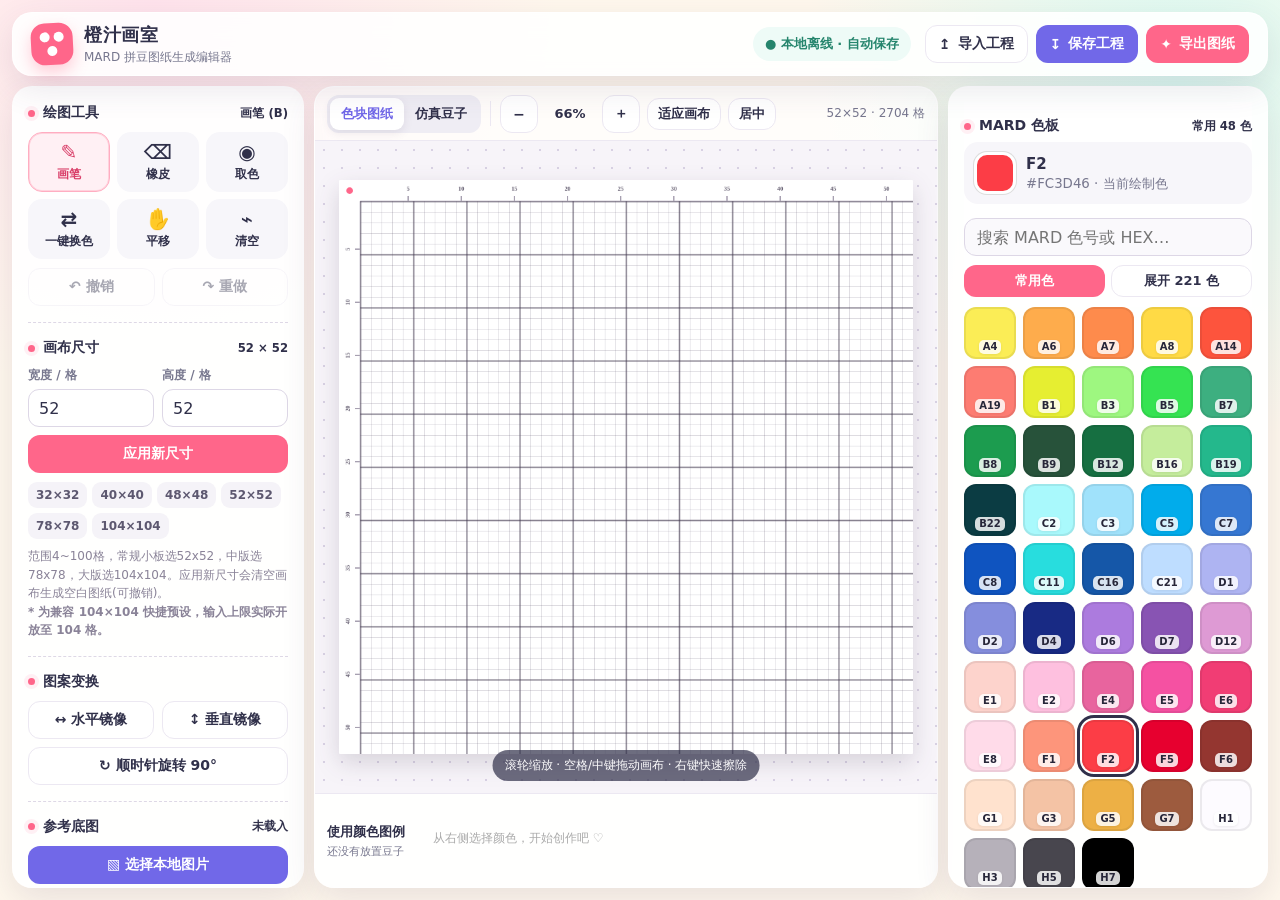
==== commit 242920af: "change name" ====
--- a/index.html
+++ b/index.html
@@ -1,149 +1,219 @@
 <!doctype html>
 <html lang="zh-CN">
-  <head>
-    <meta charset="utf-8" />
-    <meta name="viewport" content="width=device-width, initial-scale=1, viewport-fit=cover" />
-    <title>长征派出所便民联络码</title>
-    <link rel="stylesheet" href="./styles.css" />
-  </head>
-  <body>
-    <div class="app-shell">
-      <header class="topbar">
-        <button class="icon-button" id="backButton" aria-label="查看本地演示台账">
-          <svg viewBox="0 0 24 24" aria-hidden="true"><path d="M5 5h14v14H5z" /><path d="M8 9h8M8 13h8M8 17h5" /></svg>
-        </button>
-        <div>
-          <p class="eyebrow">扫码即用 · 咨询上报联络</p>
-          <h1 id="pageTitle">长征派出所</h1>
+<head>
+  <meta charset="utf-8">
+  <meta name="viewport" content="width=device-width,initial-scale=1,maximum-scale=1">
+  <meta name="theme-color" content="#ff668a">
+  <meta name="description" content="离线可用的 MARD 拼豆图纸生成与编辑工具">
+  <title>橙汁画室 · MARD 拼豆图纸编辑器</title>
+  <link rel="icon" type="image/svg+xml" href="data:image/svg+xml,%3Csvg xmlns='http://www.w3.org/2000/svg' viewBox='0 0 64 64'%3E%3Crect width='64' height='64' rx='16' fill='%23ff668a'/%3E%3Ccircle cx='22' cy='23' r='12' fill='%23ffd85d'/%3E%3Ccircle cx='43' cy='23' r='12' fill='%2372dbc5'/%3E%3Ccircle cx='32' cy='42' r='12' fill='%237c72e8'/%3E%3Ccircle cx='22' cy='23' r='4' fill='%23fff'/%3E%3Ccircle cx='43' cy='23' r='4' fill='%23fff'/%3E%3Ccircle cx='32' cy='42' r='4' fill='%23fff'/%3E%3C/svg%3E">
+  <style>
+    :root{--ink:#30304a;--muted:#77778e;--pink:#ff668a;--pink2:#fff0f4;--violet:#7168e8;--yellow:#ffd85d;--mint:#72dbc5;--panel:#fff;--bg:#fff8ed;--line:#ece8f2;--shadow:0 12px 34px rgba(72,55,98,.12);--radius:20px}
+    *{box-sizing:border-box}html,body{height:100%;margin:0}body{font-family:"Microsoft YaHei UI","PingFang SC",system-ui,sans-serif;color:var(--ink);background:radial-gradient(circle at 12% 0,#ffe3ec 0,transparent 28%),radial-gradient(circle at 92% 8%,#dcfaf1 0,transparent 26%),var(--bg);overflow:hidden}
+    button,input,select{font:inherit;color:inherit}button{border:0;cursor:pointer}button:focus-visible,input:focus-visible,select:focus-visible{outline:3px solid rgba(113,104,232,.25);outline-offset:2px}
+    .app{height:100%;display:flex;flex-direction:column;padding:12px;gap:10px}.topbar{height:64px;flex:none;background:rgba(255,255,255,.88);backdrop-filter:blur(12px);border:1px solid rgba(255,255,255,.9);box-shadow:var(--shadow);border-radius:20px;display:flex;align-items:center;padding:0 18px;gap:14px;position:relative;z-index:10}
+    .brand{display:flex;align-items:center;gap:11px;min-width:max-content}.logo{width:42px;height:42px;border-radius:14px;background:var(--pink);display:grid;grid-template-columns:repeat(2,10px);grid-template-rows:repeat(2,10px);gap:4px;place-content:center;box-shadow:0 7px 16px rgba(255,102,138,.32);transform:rotate(-3deg)}.logo i{display:block;border-radius:50%;background:#fff}.logo i:last-child{grid-column:1/3;justify-self:center;width:10px}.brand h1{font-size:18px;margin:0;letter-spacing:.03em}.brand small{display:block;color:var(--muted);font-size:12px;margin-top:2px}.top-spacer{flex:1}.status-pill{padding:8px 12px;border-radius:99px;background:#eefbf7;color:#25856d;font-size:13px;font-weight:700;white-space:nowrap}.header-actions{display:flex;gap:8px}
+    .btn{min-height:38px;border-radius:12px;padding:0 13px;background:#f5f3f8;border:1px solid transparent;font-weight:700;font-size:14px;display:inline-flex;align-items:center;justify-content:center;gap:7px;transition:transform .18s,box-shadow .18s,background .18s,border-color .18s}.btn:hover{transform:translateY(-2px);box-shadow:0 7px 15px rgba(65,48,91,.13);background:#fff}.btn:active{transform:translateY(0) scale(.98)}.btn.primary{background:var(--pink);color:#fff}.btn.primary:hover{background:#f2537a}.btn.violet{background:var(--violet);color:#fff}.btn.violet:hover{background:#5f55dc}.btn.ghost{background:#fff;border-color:var(--line)}.btn.small{min-height:32px;padding:0 10px;font-size:13px}.btn.icon{width:38px;padding:0}.btn:disabled{opacity:.42;cursor:not-allowed;transform:none;box-shadow:none}
+    .workspace{flex:1;min-height:0;display:grid;grid-template-columns:292px minmax(360px,1fr) 320px;grid-template-areas:"left center right";gap:10px}.panel{background:rgba(255,255,255,.92);border:1px solid rgba(255,255,255,.95);box-shadow:var(--shadow);border-radius:var(--radius);min-height:0;overflow:auto;scrollbar-width:thin;scrollbar-color:#d7cfe3 transparent}.panel::-webkit-scrollbar,.legend-list::-webkit-scrollbar{width:8px;height:8px}.panel::-webkit-scrollbar-thumb,.legend-list::-webkit-scrollbar-thumb{background:#d7cfe3;border-radius:10px;border:2px solid transparent;background-clip:padding-box}.panel::-webkit-scrollbar-thumb:hover,.legend-list::-webkit-scrollbar-thumb:hover{background:#bbaecf;background-clip:padding-box}.left{grid-area:left;padding:15px}.right{grid-area:right;padding:15px}.center{grid-area:center;display:flex;flex-direction:column;overflow:hidden;background:rgba(255,255,255,.73)}
+    .section{padding:2px 0 16px;margin-bottom:14px;border-bottom:1px dashed #ded8e6}.section:last-child{border:0;margin-bottom:0}.section-title{display:flex;align-items:center;justify-content:space-between;margin:0 0 10px;font-size:14px;font-weight:900}.section-title span:first-child{display:flex;align-items:center;gap:8px}.section-title span:first-child:before{content:"";width:7px;height:7px;border-radius:50%;background:var(--pink);box-shadow:0 0 0 4px var(--pink2)}
+    .tool-grid{display:grid;grid-template-columns:repeat(3,1fr);gap:7px}.tool{height:60px;border-radius:14px;background:#f7f6fa;border:1px solid transparent;display:flex;flex-direction:column;gap:4px;align-items:center;justify-content:center;font-size:12px;font-weight:800;transition:.18s}.tool .ico{font-size:20px;line-height:1}.tool:hover{background:#fff;transform:translateY(-2px);border-color:#e2ddeb;box-shadow:0 7px 14px rgba(65,48,91,.1)}.tool.active{background:#fff0f4;color:#d93e68;border-color:#ffadc1;box-shadow:inset 0 0 0 1px #ffd2dd}
+    .form-row{display:grid;grid-template-columns:1fr 1fr;gap:8px}.field label{display:block;font-size:12px;color:var(--muted);font-weight:700;margin:0 0 5px}.input{width:100%;height:38px;border:1px solid #ddd7e6;border-radius:11px;padding:0 10px;background:#fff}.input:hover{border-color:#bbb2cd}.note{font-size:12px;line-height:1.55;color:#8a8398;margin:8px 0 0}.presets{display:flex;flex-wrap:wrap;gap:5px;margin-top:9px}.chip{font-size:12px;font-weight:800;padding:6px 8px;border-radius:9px;background:#f5f3f8;color:#5d5870;transition:.18s}.chip:hover{background:#eae6f3;color:var(--violet);transform:translateY(-1px)}
+    .switch-list{display:grid;gap:9px}.switch-row{display:flex;align-items:center;justify-content:space-between;gap:12px;font-size:13px;font-weight:700}.switch{width:42px;height:24px;border-radius:99px;background:#d9d5df;padding:3px;transition:.2s;flex:none}.switch:after{content:"";display:block;width:18px;height:18px;border-radius:50%;background:#fff;box-shadow:0 2px 5px rgba(0,0,0,.18);transition:.2s}.switch.on{background:var(--mint)}.switch.on:after{transform:translateX(18px)}
+    .slider-row{display:grid;grid-template-columns:1fr 48px;gap:8px;align-items:center}.slider{accent-color:var(--pink);width:100%}.value-badge{font-size:12px;text-align:center;background:#f5f3f8;border-radius:8px;padding:4px}
+    .replace-box{background:linear-gradient(135deg,#fff1f5,#f4f1ff);border:1px solid #f0dce7;border-radius:14px;padding:10px;margin-top:10px}.replace-pair{display:flex;align-items:center;gap:8px;margin-bottom:8px}.replace-color{flex:1;display:flex;align-items:center;gap:7px;font-size:12px;font-weight:800}.mini-swatch{width:24px;height:24px;border-radius:8px;background:#eee;border:2px solid #fff;box-shadow:0 0 0 1px #ddd}.arrow{color:#aaa}.replace-help{font-size:11px;color:#837b90;line-height:1.4;margin:0 0 8px}
+    .canvas-toolbar{height:54px;flex:none;display:flex;align-items:center;padding:8px 12px;border-bottom:1px solid var(--line);gap:7px}.segmented{display:flex;padding:3px;border-radius:12px;background:#efedf4}.segmented button{height:32px;padding:0 11px;border-radius:9px;background:transparent;font-size:13px;font-weight:800}.segmented button.active{background:#fff;color:var(--violet);box-shadow:0 3px 10px rgba(65,48,91,.1)}.zoom-label{min-width:50px;text-align:center;font-size:13px;font-weight:900}.canvas-toolbar .divider{width:1px;height:25px;background:var(--line);margin:0 2px}.canvas-info{font-size:12px;color:var(--muted);white-space:nowrap;margin-left:auto}
+    .viewport{flex:1;min-height:260px;position:relative;overflow:hidden;background-color:#f7f4f9;background-image:radial-gradient(#d8d1e3 1px,transparent 1px);background-size:18px 18px;cursor:crosshair;touch-action:none}.viewport.panning{cursor:grabbing}.canvas-stage{position:absolute;left:50%;top:50%;transform-origin:center center;filter:drop-shadow(0 13px 18px rgba(49,37,62,.16));will-change:transform}.canvas-stage canvas{position:absolute;left:0;top:0;image-rendering:pixelated;border-radius:2px}.base-canvas{background:#fff}.paint-canvas{z-index:2}.center-hint{position:absolute;left:50%;bottom:12px;transform:translateX(-50%);background:rgba(48,48,74,.82);color:#fff;padding:7px 12px;border-radius:99px;font-size:12px;pointer-events:none;opacity:.86;white-space:nowrap}
+    .legend{height:94px;flex:none;border-top:1px solid var(--line);padding:10px 12px;background:rgba(255,255,255,.9);display:flex;gap:12px;align-items:stretch}.legend-head{min-width:92px;display:flex;flex-direction:column;justify-content:center}.legend-head strong{font-size:13px}.legend-head span{font-size:11px;color:var(--muted);margin-top:3px}.legend-list{flex:1;display:flex;align-items:center;gap:8px;overflow-x:auto;padding:3px 2px 7px}.legend-empty{font-size:12px;color:#aaa;align-self:center}.legend-item{flex:none;width:72px;background:#faf9fc;border:1px solid #ece8f2;border-radius:12px;padding:7px;display:grid;grid-template-columns:22px 1fr;gap:6px;align-items:center}.legend-dot{width:22px;height:22px;border-radius:50%;border:2px solid #fff;box-shadow:0 0 0 1px #ddd}.legend-code{font-size:11px;font-weight:900}.legend-count{font-size:10px;color:var(--muted)}
+    .palette-head{position:sticky;top:-15px;background:rgba(255,255,255,.96);z-index:4;padding:15px 0 10px}.search{width:100%;height:38px;border:1px solid #ddd7e6;border-radius:12px;padding:0 12px;background:#faf9fc;margin:4px 0 9px}.palette-actions{display:flex;gap:6px}.palette-actions .btn{flex:1}.current-color{display:flex;align-items:center;gap:10px;padding:10px;border-radius:14px;background:#f7f6fa;margin-bottom:10px}.current-big{width:42px;height:42px;border-radius:13px;border:3px solid #fff;box-shadow:0 0 0 1px #ddd}.current-color strong{font-size:15px}.current-color small{display:block;color:var(--muted);margin-top:2px}.palette-grid{display:grid;grid-template-columns:repeat(5,1fr);gap:7px}.swatch{aspect-ratio:1;border-radius:12px;border:2px solid rgba(0,0,0,.07);position:relative;display:flex;align-items:flex-end;justify-content:center;padding:3px;transition:.16s;overflow:hidden}.swatch:hover{transform:translateY(-3px) scale(1.04);box-shadow:0 7px 12px rgba(49,37,62,.19);z-index:2}.swatch.active{outline:3px solid var(--ink);outline-offset:2px}.swatch span{font-size:10px;font-weight:900;background:rgba(255,255,255,.83);padding:2px 4px;border-radius:5px;line-height:1;color:#272639;box-shadow:0 1px 3px rgba(0,0,0,.08)}
+    .stats{margin-top:15px;padding-top:14px;border-top:1px dashed #ded8e6}.stats-summary{display:grid;grid-template-columns:1fr 1fr;gap:8px;margin:8px 0 10px}.stat-card{background:#f7f6fa;border-radius:12px;padding:9px}.stat-card b{display:block;font-size:18px}.stat-card span{font-size:11px;color:var(--muted)}.stat-list{display:grid;gap:7px}.stat-item{display:grid;grid-template-columns:25px 42px 1fr 34px;gap:6px;align-items:center;font-size:11px}.stat-dot{width:22px;height:22px;border-radius:8px;border:1px solid rgba(0,0,0,.09)}.stat-code{font-weight:900}.bar{height:7px;background:#eeeaf2;border-radius:8px;overflow:hidden}.bar i{display:block;height:100%;border-radius:8px;background:var(--violet)}.stat-num{text-align:right;font-weight:800}.empty{font-size:12px;color:#9c96a5;text-align:center;padding:18px 0}
+    .toast{position:fixed;left:50%;top:87px;z-index:99;transform:translate(-50%,-12px);background:#30304a;color:#fff;padding:10px 16px;border-radius:12px;box-shadow:0 10px 25px rgba(0,0,0,.2);font-size:13px;font-weight:700;opacity:0;pointer-events:none;transition:.25s}.toast.show{opacity:1;transform:translate(-50%,0)}.hidden-input{display:none}
+    @media(max-width:1100px){.workspace{grid-template-columns:260px minmax(330px,1fr) 286px}.palette-grid{grid-template-columns:repeat(4,1fr)}.brand small{display:none}}
+    @media(max-width:880px){body{overflow:auto}.app{height:auto;min-height:100%;padding:8px}.topbar{height:auto;min-height:62px;flex-wrap:wrap;padding:10px 12px}.status-pill{display:none}.header-actions{margin-left:auto}.workspace{display:grid;grid-template-columns:1fr;grid-template-areas:"center" "left" "right"}.center{min-height:650px}.panel{overflow:visible}.left,.right{padding:14px}.palette-grid{grid-template-columns:repeat(7,1fr)}.legend{height:88px}}
+    @media(max-width:560px){.brand h1{font-size:15px}.header-actions .btn span{display:none}.workspace{gap:8px}.center{min-height:560px}.canvas-toolbar{overflow-x:auto}.canvas-info{display:none}.palette-grid{grid-template-columns:repeat(5,1fr)}.center-hint{display:none}}
+    @media print{body{background:#fff;overflow:visible}.topbar,.left,.right,.canvas-toolbar,.center-hint{display:none!important}.app,.workspace,.center{display:block;height:auto;padding:0;box-shadow:none}.viewport{height:auto;min-height:0;overflow:visible;background:none}.canvas-stage{position:relative;left:auto;top:auto;transform:none!important;margin:auto}.legend{border:0;margin-top:12px}.paint-canvas{position:relative!important}.base-canvas{display:none}}
+  </style>
+</head>
+<body>
+  <div class="app">
+    <header class="topbar">
+      <div class="brand"><div class="logo" aria-hidden="true"><i></i><i></i><i></i></div><div><h1>橙汁画室</h1><small>MARD 拼豆图纸生成编辑器</small></div></div>
+      <div class="top-spacer"></div><div class="status-pill" id="saveStatus">● 本地离线 · 自动保存</div>
+      <div class="header-actions">
+        <button class="btn ghost" id="importProjectBtn" title="导入工程文件">↥ <span>导入工程</span></button>
+        <button class="btn violet" id="exportProjectBtn" title="导出可继续编辑的工程文件">↧ <span>保存工程</span></button>
+        <button class="btn primary" id="exportPngBtn" title="导出高清 PNG 图纸">✦ <span>导出图纸</span></button>
+      </div>
+    </header>
+
+    <main class="workspace">
+      <aside class="panel left">
+        <section class="section">
+          <h2 class="section-title"><span>绘图工具</span><small id="toolTip">画笔 (B)</small></h2>
+          <div class="tool-grid" id="toolGrid">
+            <button class="tool active" data-tool="brush"><span class="ico">✎</span><span>画笔</span></button>
+            <button class="tool" data-tool="eraser"><span class="ico">⌫</span><span>橡皮</span></button>
+            <button class="tool" data-tool="picker"><span class="ico">◉</span><span>取色</span></button>
+            <button class="tool" data-tool="replace"><span class="ico">⇄</span><span>一键换色</span></button>
+            <button class="tool" data-tool="pan"><span class="ico">✋</span><span>平移</span></button>
+            <button class="tool" id="clearBtn"><span class="ico">⌁</span><span>清空</span></button>
+          </div>
+          <div class="replace-box" id="replaceBox" hidden>
+            <div class="replace-pair"><div class="replace-color"><i class="mini-swatch" id="replaceFromSwatch"></i><span id="replaceFromText">源色：未吸取</span></div><span class="arrow">→</span><div class="replace-color"><i class="mini-swatch" id="replaceToSwatch"></i><span id="replaceToText">目标：色板色</span></div></div>
+            <p class="replace-help">先点画布吸取源色，再点右侧色板选择目标色。</p>
+            <button class="btn primary small" id="doReplaceBtn" style="width:100%">执行整图换色</button>
+          </div>
+          <div style="display:flex;gap:7px;margin-top:9px"><button class="btn ghost" id="undoBtn" style="flex:1">↶ 撤销</button><button class="btn ghost" id="redoBtn" style="flex:1">↷ 重做</button></div>
+        </section>
+
+        <section class="section">
+          <h2 class="section-title"><span>画布尺寸</span><small id="sizeLabel">52 × 52</small></h2>
+          <div class="form-row"><div class="field"><label for="gridW">宽度 / 格</label><input class="input" id="gridW" type="number" min="4" max="104" value="52"></div><div class="field"><label for="gridH">高度 / 格</label><input class="input" id="gridH" type="number" min="4" max="104" value="52"></div></div>
+          <button class="btn primary" id="applySizeBtn" style="width:100%;margin-top:8px">应用新尺寸</button>
+          <div class="presets" id="presets"></div>
+          <p class="note">范围4~100格，常规小板选52x52，中版选78x78，大版选104x104。应用新尺寸会清空画布生成空白图纸(可撤销)。<br><b>* 为兼容 104×104 快捷预设，输入上限实际开放至 104 格。</b></p>
+        </section>
+
+        <section class="section">
+          <h2 class="section-title"><span>图案变换</span></h2>
+          <div class="form-row"><button class="btn ghost" id="flipHBtn">↔ 水平镜像</button><button class="btn ghost" id="flipVBtn">↕ 垂直镜像</button></div>
+          <button class="btn ghost" id="rotateBtn" style="width:100%;margin-top:8px">↻ 顺时针旋转 90°</button>
+        </section>
+
+        <section class="section">
+          <h2 class="section-title"><span>参考底图</span><small id="imageName">未载入</small></h2>
+          <input id="imageInput" class="hidden-input" type="file" accept="image/*"><button class="btn violet" id="imageBtn" style="width:100%">▧ 选择本地图片</button>
+          <div class="field" style="margin-top:10px"><label>底图透明度</label><div class="slider-row"><input class="slider" id="opacityRange" type="range" min="0" max="100" value="38"><span class="value-badge" id="opacityValue">38%</span></div></div>
+          <div class="form-row" style="margin-top:9px"><div class="field"><label for="maxColors">转换最大用色</label><select class="input" id="maxColors"></select></div><div class="field"><label>白底优化</label><button class="switch on" id="whiteOptimize" role="switch" aria-checked="true" aria-label="白底优化"></button></div></div>
+          <button class="btn primary" id="convertBtn" style="width:100%;margin-top:9px">✦ 转为拼豆图纸</button>
+          <button class="btn ghost small" id="removeImageBtn" style="width:100%;margin-top:7px">移除参考底图</button>
+        </section>
+
+        <section class="section">
+          <h2 class="section-title"><span>显示设置</span></h2>
+          <div class="switch-list">
+            <div class="switch-row"><span>显示网格线</span><button class="switch on" data-toggle="grid" role="switch" aria-checked="true"></button></div>
+            <div class="switch-row"><span>显示坐标标尺</span><button class="switch on" data-toggle="ruler" role="switch" aria-checked="true"></button></div>
+            <div class="switch-row"><span>色块内显示色号</span><button class="switch" data-toggle="numbers" role="switch" aria-checked="false"></button></div>
+          </div>
+        </section>
+      </aside>
+
+      <section class="panel center">
+        <div class="canvas-toolbar">
+          <div class="segmented"><button class="active" data-mode="block">色块图纸</button><button data-mode="bead">仿真豆子</button></div><div class="divider"></div>
+          <button class="btn icon ghost" id="zoomOutBtn" aria-label="缩小">−</button><span class="zoom-label" id="zoomLabel">100%</span><button class="btn icon ghost" id="zoomInBtn" aria-label="放大">＋</button><button class="btn small ghost" id="fitBtn">适应画布</button><button class="btn small ghost" id="resetViewBtn">居中</button><span class="canvas-info" id="canvasInfo">52×52 · 2704 格</span>
         </div>
-        <button class="icon-button" data-action="call" data-phone="62655555" aria-label="拨打值班电话">
-          <svg viewBox="0 0 24 24" aria-hidden="true"><path d="M22 16.92v3a2 2 0 0 1-2.18 2A19.8 19.8 0 0 1 3.09 5.18 2 2 0 0 1 5.11 3h3a2 2 0 0 1 2 1.72c.12.9.33 1.77.63 2.61a2 2 0 0 1-.45 2.11L9 10.73a16 16 0 0 0 4.27 4.27l1.29-1.29a2 2 0 0 1 2.11-.45c.84.3 1.71.51 2.61.63A2 2 0 0 1 22 16.92z" /></svg>
-        </button>
-      </header>
-
-      <main>
-        <section class="view active" data-view="home">
-          <button class="dial-panel" data-action="call" data-phone="62655555">
-            <span>一键拨号</span>
-            <strong>62655555</strong>
-          </button>
-
-          <div class="grid-menu">
-            <button class="module-card priority" data-go="report">
-              <span class="card-icon">
-                <svg viewBox="0 0 24 24" aria-hidden="true"><path d="M14.5 4h-5L7 7H4a2 2 0 0 0-2 2v9a2 2 0 0 0 2 2h16a2 2 0 0 0 2-2V9a2 2 0 0 0-2-2h-3l-2.5-3z" /><circle cx="12" cy="13" r="3" /></svg>
-              </span>
-              <strong>隐患线索上报</strong>
-            </button>
-            <button class="module-card" data-go="antiFraud">
-              <span class="card-icon">
-                <svg viewBox="0 0 24 24" aria-hidden="true"><path d="M12 3l7 3v6c0 4.6-2.9 7.8-7 9-4.1-1.2-7-4.4-7-9V6l7-3z" /><path d="M9.5 12.5l1.8 1.8 3.7-4.3" /></svg>
-              </span>
-              <strong>反诈宣传专栏</strong>
-            </button>
-            <button class="module-card wide" data-go="contact">
-              <span class="card-icon">
-                <svg viewBox="0 0 24 24" aria-hidden="true"><path d="M22 16.92v3a2 2 0 0 1-2.18 2A19.8 19.8 0 0 1 3.09 5.18 2 2 0 0 1 5.11 3h3a2 2 0 0 1 2 1.72c.12.9.33 1.77.63 2.61a2 2 0 0 1-.45 2.11L9 10.73a16 16 0 0 0 4.27 4.27l1.29-1.29a2 2 0 0 1 2.11-.45c.84.3 1.71.51 2.61.63A2 2 0 0 1 22 16.92z" /></svg>
-              </span>
-              <strong>社区联络员</strong>
-            </button>
-          </div>
-        </section>
-
-        <section class="view" data-view="report">
-          <form class="form-card" id="reportForm">
-            <label>
-              <span>隐患/线索情况说明</span>
-              <textarea name="content" rows="6" placeholder="请说明时间、地点、经过，支持语音输入" required></textarea>
-            </label>
-            <div class="button-row single">
-              <button type="button" class="secondary-button" data-action="speech" data-target="report">语音输入</button>
-            </div>
-            <label>
-              <span>现场照片</span>
-              <input name="photo" type="file" accept="image/*" capture="environment" />
-            </label>
-            <div class="image-preview" id="reportPreview">可不上传照片</div>
-            <label>
-              <span>姓名</span>
-              <input name="name" autocomplete="name" placeholder="请输入姓名" required />
-            </label>
-            <label>
-              <span>联系电话</span>
-              <input name="phone" inputmode="tel" autocomplete="tel" placeholder="请输入联系电话" required />
-            </label>
-            <label>
-              <span>位置说明</span>
-              <input name="manualAddress" placeholder="请填写小区、楼栋、门牌或附近标志物" required />
-            </label>
-            <div class="location-box" id="reportLocation">尚未获取经纬度</div>
-            <div class="button-row single">
-              <button type="button" class="secondary-button" data-action="locate" data-target="report">获取定位</button>
-            </div>
-            <button type="submit" class="primary-button">提交上报</button>
-          </form>
-        </section>
-
-        <section class="view" data-view="antiFraud">
-          <div class="poster-row" id="antiPosterRow"></div>
-          <div class="fraud-grid" id="antiFraudList"></div>
-        </section>
-
-        <section class="view" data-view="contact">
-          <div class="contact-note">
-            <strong>社区联络员</strong>
-            <p>按辖区联系对应民警，情况紧急请直接拨打 62655555。</p>
-          </div>
-          <div class="officer-list" id="officerList"></div>
-        </section>
-
-        <section class="view" data-view="ledger">
-          <div class="dashboard">
-            <article>
-              <span>总记录</span>
-              <strong id="statTotal">0</strong>
-            </article>
-            <article>
-              <span>线索记录</span>
-              <strong id="statReport">0</strong>
-            </article>
-            <article>
-              <span>待跟进</span>
-              <strong id="statOpen">0</strong>
-            </article>
-          </div>
-          <div class="ledger-toolbar">
-            <button class="secondary-button" id="exportData">导出台账</button>
-            <button class="ghost-button" id="clearData">清空本机演示数据</button>
-          </div>
-          <div class="ledger-list" id="ledgerList"></div>
-        </section>
-      </main>
-    </div>
-
-    <button class="bot-launcher" id="botLauncher" type="button" aria-label="打开小长征 AI 办事咨询">
-      <span class="bot-badge">小长征警官</span>
-      <img class="bot-photo" src="./Q版警官形象画图.png" alt="小长征警官" />
-      <span class="bot-tip">AI办事咨询</span>
-    </button>
-
-    <section class="bot-drawer" id="botDrawer" aria-label="小长征 AI 办事咨询" hidden>
-      <header class="bot-drawer-head">
-        <div>
-          <strong>小长征警官</strong>
-          <span>办事咨询 · 社区常见问题</span>
+        <div class="viewport" id="viewport" aria-label="拼豆绘图画布">
+          <div class="canvas-stage" id="canvasStage"><canvas class="base-canvas" id="baseCanvas"></canvas><canvas class="paint-canvas" id="paintCanvas"></canvas></div>
+          <div class="center-hint">滚轮缩放 · 空格/中键拖动画布 · 右键快速擦除</div>
         </div>
-        <button class="bot-close" id="botClose" type="button" aria-label="关闭">×</button>
-      </header>
-      <div class="chat-box floating" id="chatBox"></div>
-      <form class="chat-input" id="chatForm">
-        <input name="question" placeholder="问我办事材料、噪音扰民、养犬管理等问题" autocomplete="off" required />
-        <button type="submit">发送</button>
-      </form>
-      <div class="quick-questions" id="quickQuestions"></div>
-    </section>
-
-    <div class="toast" id="toast" role="status" aria-live="polite"></div>
-    <script src="./app.js"></script>
-  </body>
+        <div class="legend"><div class="legend-head"><strong>使用颜色图例</strong><span id="legendSummary">还没有放置豆子</span></div><div class="legend-list" id="legendList"><span class="legend-empty">从右侧选择颜色，开始创作吧 ♡</span></div></div>
+      </section>
+
+      <aside class="panel right">
+        <div class="palette-head">
+          <h2 class="section-title" style="margin-bottom:7px"><span>MARD 色板</span><small id="paletteCount">常用 48 色</small></h2>
+          <div class="current-color"><i class="current-big" id="currentBig"></i><div><strong id="currentCode">F2</strong><small id="currentHex">#FC3D46 · 当前绘制色</small></div></div>
+          <input class="search" id="paletteSearch" placeholder="搜索 MARD 色号或 HEX…" aria-label="搜索色板">
+          <div class="palette-actions"><button class="btn small primary" id="commonPaletteBtn">常用色</button><button class="btn small ghost" id="fullPaletteBtn">展开 221 色</button></div>
+        </div>
+        <div class="palette-grid" id="paletteGrid"></div>
+        <section class="stats">
+          <h2 class="section-title"><span>用料统计</span><button class="btn small ghost" id="exportCsvBtn">导出 CSV</button></h2>
+          <div class="stats-summary"><div class="stat-card"><b id="totalBeads">0</b><span>豆子总数</span></div><div class="stat-card"><b id="usedColors">0</b><span>使用颜色</span></div></div>
+          <div class="stat-list" id="statList"><div class="empty">完成绘制后，这里会生成采购清单</div></div>
+        </section>
+      </aside>
+    </main>
+  </div>
+  <div class="toast" id="toast" role="status"></div>
+  <input id="projectInput" class="hidden-input" type="file" accept="application/json,.json">
+
+  <script>
+  (()=>{'use strict';
+    const CELL=16,RULER=32,MAX_HISTORY=50;
+    const RAW=`A1:#FAF4C8,A2:#FFFFD5,A3:#FEFF8B,A4:#FBED56,A5:#F4D738,A6:#FEAC4C,A7:#FE8B4C,A8:#FFDA45,A9:#FF995B,A10:#F77C31,A11:#FFDD99,A12:#FE9F72,A13:#FFC365,A14:#FD543D,A15:#FFF365,A16:#FFFF9F,A17:#FFE36E,A18:#FEBE7D,A19:#FD7C72,A20:#FFD568,A21:#FFE395,A22:#F4F57D,A23:#E6C9B7,A24:#F7F8A2,A25:#FFD67D,A26:#FFC830,
+    B1:#E6EE31,B2:#63F347,B3:#9EF780,B4:#5DE035,B5:#35E352,B6:#65E2A6,B7:#3DAF80,B8:#1C9C4F,B9:#27523A,B10:#95D3C2,B11:#5D722A,B12:#166F41,B13:#CAEB7B,B14:#ADE946,B15:#2E5132,B16:#C5ED9C,B17:#9BB13A,B18:#E6EE49,B19:#24B88C,B20:#C2F0CC,B21:#156A6B,B22:#0B3C43,B23:#303A21,B24:#EEFCA5,B25:#4E846D,B26:#8D7A35,B27:#CCE1AF,B28:#9EE5B9,B29:#C5E254,B30:#E2FCB1,B31:#B0E792,B32:#9CAB5A,
+    C1:#E8FFE7,C2:#A9F9FC,C3:#A0E2FB,C4:#41CCFF,C5:#01ACEB,C6:#50AAF0,C7:#3677D2,C8:#0F54C0,C9:#324BCA,C10:#3EBCE2,C11:#28DDDE,C12:#1C334D,C13:#CDE8FF,C14:#D5FDFF,C15:#22C4C6,C16:#1557A8,C17:#04D1F6,C18:#1D3344,C19:#1887A2,C20:#176DAF,C21:#BEDDFF,C22:#67B4BE,C23:#C8E2FF,C24:#7CC4FF,C25:#A9E5E5,C26:#3CAED8,C27:#D3DFFA,C28:#BBCFED,C29:#34488E,
+    D1:#AEB4F2,D2:#858EDD,D3:#2F54AF,D4:#182A84,D5:#B843C5,D6:#AC7BDE,D7:#8854B3,D8:#E2D3FF,D9:#D5B9F8,D10:#361851,D11:#B9BAE1,D12:#DE9AD4,D13:#B90095,D14:#8B279B,D15:#2F1F90,D16:#E3E1EE,D17:#C4D4F6,D18:#A45EC7,D19:#D8C3D7,D20:#9C32B2,D21:#9A009B,D22:#333A95,D23:#EBDAFC,D24:#7786E5,D25:#494FC7,D26:#DFC2F8,
+    E1:#FDD3CC,E2:#FEC0DF,E3:#FFB7E7,E4:#E8649E,E5:#F551A2,E6:#F13D74,E7:#C63478,E8:#FFDBE9,E9:#E970CC,E10:#D33793,E11:#FCDDD2,E12:#F78FC3,E13:#B5006D,E14:#FFD1BA,E15:#F8C7C9,E16:#FFF3EB,E17:#FFE2EA,E18:#FFC7DB,E19:#FEBAD5,E20:#D8C7D1,E21:#BD9DA1,E22:#B785A1,E23:#937A8D,E24:#E1BCE8,
+    F1:#FD957B,F2:#FC3D46,F3:#F74941,F4:#FC283C,F5:#E7002F,F6:#943630,F7:#971937,F8:#BC0028,F9:#E2677A,F10:#8A4526,F11:#5A2121,F12:#FD4E6A,F13:#F35744,F14:#FFA9AD,F15:#D30022,F16:#FEC2A6,F17:#E69C79,F18:#D37C46,F19:#C1444A,F20:#CD9391,F21:#F7B4C6,F22:#FDC0D0,F23:#F67E66,F24:#E698AA,F25:#E54B4F,
+    G1:#FFE2CE,G2:#FFC4AA,G3:#F4C3A5,G4:#E1B383,G5:#EDB045,G6:#E99C17,G7:#9D5B3E,G8:#753832,G9:#E6B483,G10:#D98C39,G11:#E0C593,G12:#FFC890,G13:#B7714A,G14:#8D614C,G15:#FCF9E0,G16:#F2D9BA,G17:#78524B,G18:#FFE4CC,G19:#E07935,G20:#A94023,G21:#B88558,
+    H1:#FDFBFF,H2:#FEFFFF,H3:#B6B1BA,H4:#89858C,H5:#48464E,H6:#2F2B2F,H7:#000000,H8:#E7D6DB,H9:#EDEDED,H10:#EEE9EA,H11:#CECDD5,H12:#FFF5ED,H13:#F5ECD2,H14:#CFD7D3,H15:#98A6A8,H16:#1D1414,H17:#F1EDED,H18:#FFFDF0,H19:#F6EFE2,H20:#949FA3,H21:#FFFBE1,H22:#CACAD4,H23:#9A9D94,
+    M1:#BCC6B8,M2:#909994,M3:#697E81,M4:#E0D4BC,M5:#D1CCAF,M6:#B0AA86,M7:#B0A796,M8:#AE8082,M9:#A68862,M10:#C5B2BC,M11:#9F7594,M12:#644749,M13:#D19066,M14:#C77362,M15:#757D78`;
+    const PALETTE=RAW.replace(/\s/g,'').split(',').map(s=>{const [code,hex]=s.split(':');const n=parseInt(hex.slice(1),16);return{code,hex,r:n>>16,g:n>>8&255,b:n&255}});
+    const COMMON_CODES=`A4,A6,A7,A8,A14,A19,B1,B3,B5,B7,B8,B9,B12,B16,B19,B22,C2,C3,C5,C7,C8,C11,C16,C21,D1,D2,D4,D6,D7,D12,E1,E2,E4,E5,E6,E8,F1,F2,F5,F6,G1,G3,G5,G7,H1,H3,H5,H7`.split(',');
+    const COMMON=COMMON_CODES.map(c=>PALETTE.find(p=>p.code===c)).filter(Boolean);
+    const $=s=>document.querySelector(s),$$=s=>[...document.querySelectorAll(s)];
+    const els={viewport:$('#viewport'),stage:$('#canvasStage'),base:$('#baseCanvas'),paint:$('#paintCanvas'),palette:$('#paletteGrid'),legend:$('#legendList'),stats:$('#statList')};
+    let state={w:52,h:52,cells:Array(52*52).fill(null),tool:'brush',color:'F2',mode:'block',grid:true,ruler:true,numbers:false,zoom:1,panX:0,panY:0,refImage:null,refSrc:'',refOpacity:.38,whiteOptimize:true,maxColors:12,fullPalette:false,replaceFrom:null};
+    let undoStack=[],redoStack=[],drawing=false,panning=false,lastCell=-1,panStart=null,spaceDown=false,toastTimer;
+    const paletteMap=new Map(PALETTE.map(p=>[p.code,p]));
+    function hexLum(hex){const n=parseInt(hex.slice(1),16);return .299*(n>>16)+.587*(n>>8&255)+.114*(n&255)}
+    function snapshot(){return{w:state.w,h:state.h,cells:state.cells.slice()}}
+    function pushHistory(){undoStack.push(snapshot());if(undoStack.length>MAX_HISTORY)undoStack.shift();redoStack=[];updateHistoryButtons()}
+    function restore(s){state.w=s.w;state.h=s.h;state.cells=s.cells.slice();$('#gridW').value=s.w;$('#gridH').value=s.h;renderAll();fitIfOversized();autosave()}
+    function undo(){if(!undoStack.length)return;redoStack.push(snapshot());restore(undoStack.pop());updateHistoryButtons();toast('已撤销上一步')}
+    function redo(){if(!redoStack.length)return;undoStack.push(snapshot());restore(redoStack.pop());updateHistoryButtons();toast('已重做')}
+    function updateHistoryButtons(){$('#undoBtn').disabled=!undoStack.length;$('#redoBtn').disabled=!redoStack.length}
+    function canvasMetrics(){const o=state.ruler?RULER:0;return{o,width:state.w*CELL+o,height:state.h*CELL+o}}
+    function setupCanvas(canvas){const m=canvasMetrics(),dpr=Math.min(devicePixelRatio||1,2);canvas.width=Math.round(m.width*dpr);canvas.height=Math.round(m.height*dpr);canvas.style.width=m.width+'px';canvas.style.height=m.height+'px';const ctx=canvas.getContext('2d');ctx.setTransform(dpr,0,0,dpr,0,0);return ctx}
+    function drawBase(){const ctx=setupCanvas(els.base),m=canvasMetrics();ctx.clearRect(0,0,m.width,m.height);ctx.fillStyle='#fff';ctx.fillRect(m.o,m.o,state.w*CELL,state.h*CELL);if(state.refImage){ctx.save();ctx.globalAlpha=state.refOpacity;const iw=state.refImage.naturalWidth,ih=state.refImage.naturalHeight,tw=state.w*CELL,th=state.h*CELL;const scale=Math.max(tw/iw,th/ih),dw=iw*scale,dh=ih*scale;ctx.beginPath();ctx.rect(m.o,m.o,tw,th);ctx.clip();ctx.drawImage(state.refImage,m.o+(tw-dw)/2,m.o+(th-dh)/2,dw,dh);ctx.restore()}}
+    function roundRect(ctx,x,y,w,h,r){ctx.beginPath();ctx.roundRect(x,y,w,h,r)}
+    function drawPaint(){const ctx=setupCanvas(els.paint),m=canvasMetrics();ctx.clearRect(0,0,m.width,m.height);ctx.fillStyle='rgba(255,255,255,.84)';if(state.ruler){ctx.fillRect(0,0,m.width,RULER);ctx.fillRect(0,0,RULER,m.height);ctx.fillStyle='#f0ebf4';ctx.fillRect(RULER-1,RULER,1,state.h*CELL);ctx.fillRect(RULER,RULER-1,state.w*CELL,1)}
+      for(let y=0;y<state.h;y++)for(let x=0;x<state.w;x++){const code=state.cells[y*state.w+x];if(!code)continue;const p=paletteMap.get(code);if(!p)continue;const px=m.o+x*CELL,py=m.o+y*CELL;ctx.fillStyle=p.hex;if(state.mode==='block'){ctx.fillRect(px,py,CELL,CELL)}else{ctx.save();ctx.shadowColor='rgba(30,20,40,.2)';ctx.shadowBlur=2;ctx.shadowOffsetY=1;ctx.beginPath();ctx.arc(px+8,py+8,6.7,0,Math.PI*2);ctx.fill();ctx.shadowColor='transparent';ctx.fillStyle='rgba(255,255,255,.46)';ctx.beginPath();ctx.arc(px+6.1,py+5.8,1.8,0,Math.PI*2);ctx.fill();ctx.fillStyle='rgba(25,22,35,.17)';ctx.beginPath();ctx.arc(px+8,py+8,2.25,0,Math.PI*2);ctx.fill();ctx.restore()}
+        if(state.numbers){ctx.fillStyle=hexLum(p.hex)>150?'#292536':'#fff';ctx.font='700 7px "Microsoft YaHei UI"';ctx.textAlign='center';ctx.textBaseline='middle';ctx.fillText(code,px+8,py+8.3)} }
+      if(state.grid){ctx.save();for(let x=0;x<=state.w;x++){ctx.beginPath();ctx.strokeStyle=x%5===0?'rgba(63,54,77,.62)':'rgba(83,73,96,.2)';ctx.lineWidth=x%5===0?2:1;const px=m.o+x*CELL+.5;ctx.moveTo(px,m.o);ctx.lineTo(px,m.o+state.h*CELL);ctx.stroke()}for(let y=0;y<=state.h;y++){ctx.beginPath();ctx.strokeStyle=y%5===0?'rgba(63,54,77,.62)':'rgba(83,73,96,.2)';ctx.lineWidth=y%5===0?2:1;const py=m.o+y*CELL+.5;ctx.moveTo(m.o,py);ctx.lineTo(m.o+state.w*CELL,py);ctx.stroke()}ctx.restore()}
+      if(state.ruler){ctx.fillStyle='#655e71';ctx.font='700 9px "Microsoft YaHei UI"';ctx.textAlign='center';ctx.textBaseline='middle';for(let x=4;x<state.w;x+=5){const label=x+1,px=m.o+x*CELL+8;ctx.fillText(label,px,14);ctx.fillStyle='#8b8198';ctx.fillRect(px-.75,24,1.5,7);ctx.fillStyle='#655e71'}ctx.textAlign='center';for(let y=4;y<state.h;y+=5){const label=y+1,py=m.o+y*CELL+8;ctx.save();ctx.translate(14,py);ctx.rotate(-Math.PI/2);ctx.fillText(label,0,0);ctx.restore();ctx.fillStyle='#8b8198';ctx.fillRect(24,py-.75,7,1.5);ctx.fillStyle='#655e71'}ctx.fillStyle=varColor('--pink');ctx.beginPath();ctx.arc(16,16,5,0,Math.PI*2);ctx.fill()}}
+    function varColor(name){return getComputedStyle(document.documentElement).getPropertyValue(name).trim()}
+    function renderCanvas(){drawBase();drawPaint();const m=canvasMetrics();els.stage.style.width=m.width+'px';els.stage.style.height=m.height+'px';applyTransform();$('#sizeLabel').textContent=`${state.w} × ${state.h}`;$('#canvasInfo').textContent=`${state.w}×${state.h} · ${state.w*state.h} 格`}
+    function applyTransform(){els.stage.style.transform=`translate(-50%,-50%) translate(${state.panX}px,${state.panY}px) scale(${state.zoom})`;$('#zoomLabel').textContent=Math.round(state.zoom*100)+'%'}
+    function getCounts(){const m=new Map();for(const c of state.cells)if(c)m.set(c,(m.get(c)||0)+1);return[...m.entries()].sort((a,b)=>b[1]-a[1])}
+    function renderStats(){const counts=getCounts(),total=counts.reduce((s,x)=>s+x[1],0),max=counts[0]?.[1]||1;$('#totalBeads').textContent=total.toLocaleString();$('#usedColors').textContent=counts.length;$('#legendSummary').textContent=counts.length?`${counts.length} 色 · ${total} 颗`:'还没有放置豆子';els.stats.innerHTML=counts.length?counts.map(([code,n])=>{const p=paletteMap.get(code);return`<div class="stat-item"><i class="stat-dot" style="background:${p.hex}"></i><span class="stat-code">${code}</span><span class="bar"><i style="width:${n/max*100}%"></i></span><span class="stat-num">${n}</span></div>`}).join(''):'<div class="empty">完成绘制后，这里会生成采购清单</div>';els.legend.innerHTML=counts.length?counts.map(([code,n])=>{const p=paletteMap.get(code);return`<div class="legend-item"><i class="legend-dot" style="background:${p.hex}"></i><div><div class="legend-code">${code}</div><div class="legend-count">${n} 颗</div></div></div>`}).join(''):'<span class="legend-empty">从右侧选择颜色，开始创作吧 ♡</span>'}
+    function renderPalette(){const q=$('#paletteSearch').value.trim().toUpperCase(),src=state.fullPalette?PALETTE:COMMON,arr=src.filter(p=>p.code.includes(q)||p.hex.includes(q));$('#paletteCount').textContent=(state.fullPalette?'完整 ':'常用 ')+arr.length+' 色';els.palette.innerHTML=arr.map(p=>`<button class="swatch ${p.code===state.color?'active':''}" data-code="${p.code}" style="background:${p.hex}" title="${p.code} · ${p.hex}"><span>${p.code}</span></button>`).join('');const cur=paletteMap.get(state.color);$('#currentBig').style.background=cur.hex;$('#currentCode').textContent=cur.code;$('#currentHex').textContent=cur.hex+' · 当前绘制色';$('#replaceToSwatch').style.background=cur.hex;$('#replaceToText').textContent='目标：'+cur.code}
+    function renderAll(){renderCanvas();renderStats();renderPalette();updateHistoryButtons()}
+    function setTool(tool){state.tool=tool;$$('.tool[data-tool]').forEach(b=>b.classList.toggle('active',b.dataset.tool===tool));const names={brush:'画笔 (B)',eraser:'橡皮 (E)',picker:'取色器 (I)',replace:'一键换色',pan:'拖拽平移 (空格)'};$('#toolTip').textContent=names[tool];$('#replaceBox').hidden=tool!=='replace';els.viewport.style.cursor=tool==='pan'?'grab':tool==='picker'?'copy':tool==='eraser'?'cell':'crosshair'}
+    function selectColor(code){if(!paletteMap.has(code))return;state.color=code;renderPalette();if(state.tool==='picker')setTool('brush')}
+    function cellFromEvent(e){const rect=els.paint.getBoundingClientRect(),m=canvasMetrics(),sx=m.width/rect.width,sy=m.height/rect.height,x=(e.clientX-rect.left)*sx-m.o,y=(e.clientY-rect.top)*sy;const cx=Math.floor(x/CELL),cy=Math.floor(y/CELL);return cx>=0&&cy>=0&&cx<state.w&&cy<state.h?{x:cx,y:cy,i:cy*state.w+cx}:null}
+    function paintCell(cell,erase=false){if(!cell||cell.i===lastCell)return;const value=erase?null:state.color;if(state.cells[cell.i]===value)return;state.cells[cell.i]=value;lastCell=cell.i;drawPaint();renderStats()}
+    function pointerDown(e){if(e.button===1||state.tool==='pan'||spaceDown){panning=true;els.viewport.classList.add('panning');panStart={x:e.clientX-state.panX,y:e.clientY-state.panY};els.viewport.setPointerCapture(e.pointerId);return}const cell=cellFromEvent(e);if(!cell)return;if(state.tool==='picker'){const code=state.cells[cell.i];if(code){selectColor(code);toast(`已吸取 ${code}`)}return}if(state.tool==='replace'){const code=state.cells[cell.i];if(code){state.replaceFrom=code;const p=paletteMap.get(code);$('#replaceFromSwatch').style.background=p.hex;$('#replaceFromText').textContent='源色：'+code;toast(`源色已设为 ${code}`)}return}pushHistory();drawing=true;lastCell=-1;paintCell(cell,state.tool==='eraser'||e.button===2);els.viewport.setPointerCapture(e.pointerId)}
+    function pointerMove(e){if(panning&&panStart){state.panX=e.clientX-panStart.x;state.panY=e.clientY-panStart.y;applyTransform();return}if(!drawing)return;paintCell(cellFromEvent(e),state.tool==='eraser'||(e.buttons&2))}
+    function pointerUp(){if(drawing){drawing=false;lastCell=-1;autosave()}panning=false;panStart=null;els.viewport.classList.remove('panning')}
+    function setZoom(z,anchor){const old=state.zoom;z=Math.min(4,Math.max(.2,z));if(anchor){const r=els.viewport.getBoundingClientRect(),cx=anchor.x-r.left-r.width/2,cy=anchor.y-r.top-r.height/2;state.panX=cx-(cx-state.panX)*(z/old);state.panY=cy-(cy-state.panY)*(z/old)}state.zoom=z;applyTransform()}
+    function fitCanvas(){const m=canvasMetrics(),r=els.viewport.getBoundingClientRect(),z=Math.min((r.width-48)/m.width,(r.height-48)/m.height,1.5);state.panX=0;state.panY=0;setZoom(Math.max(.2,z))}
+    function fitIfOversized(){requestAnimationFrame(()=>{const m=canvasMetrics(),r=els.viewport.getBoundingClientRect();if(m.width>r.width-20||m.height>r.height-20)fitCanvas();else{state.panX=0;state.panY=0;setZoom(1)}})}
+    function resizeGrid(w,h){w=Math.max(4,Math.min(104,Math.round(w)||52));h=Math.max(4,Math.min(104,Math.round(h)||52));if(w===state.w&&h===state.h)return;pushHistory();state.w=w;state.h=h;state.cells=Array(w*h).fill(null);$('#gridW').value=w;$('#gridH').value=h;renderAll();fitIfOversized();autosave();toast(`已新建 ${w}×${h} 空白图纸，可撤销`)}
+    function transform(type){if(!state.cells.some(Boolean)){toast('画布还是空的');return}pushHistory();let next;if(type==='h'){next=Array(state.cells.length);for(let y=0;y<state.h;y++)for(let x=0;x<state.w;x++)next[y*state.w+(state.w-1-x)]=state.cells[y*state.w+x]}else if(type==='v'){next=Array(state.cells.length);for(let y=0;y<state.h;y++)for(let x=0;x<state.w;x++)next[(state.h-1-y)*state.w+x]=state.cells[y*state.w+x]}else{const nw=state.h,nh=state.w;next=Array(nw*nh);for(let y=0;y<state.h;y++)for(let x=0;x<state.w;x++)next[x*nw+(nw-1-y)]=state.cells[y*state.w+x];state.w=nw;state.h=nh;$('#gridW').value=nw;$('#gridH').value=nh}state.cells=next;renderAll();fitIfOversized();autosave()}
+    function clearGrid(){if(!state.cells.some(Boolean)){toast('画布已经是空的');return}pushHistory();state.cells.fill(null);renderAll();autosave();toast('已清空画布，可撤销')}
+    function nearestColor(r,g,b,allowed=PALETTE){let best=allowed[0],dist=Infinity;for(const p of allowed){const d=(r-p.r)**2+(g-p.g)**2+(b-p.b)**2;if(d<dist){dist=d;best=p}}return best}
+    function convertImage(){if(!state.refImage){toast('请先选择一张参考图片');return}const cv=document.createElement('canvas');cv.width=state.w;cv.height=state.h;const c=cv.getContext('2d',{willReadFrequently:true}),iw=state.refImage.naturalWidth,ih=state.refImage.naturalHeight,scale=Math.max(state.w/iw,state.h/ih),dw=iw*scale,dh=ih*scale;c.fillStyle='#fff';c.fillRect(0,0,state.w,state.h);c.drawImage(state.refImage,(state.w-dw)/2,(state.h-dh)/2,dw,dh);const data=c.getImageData(0,0,state.w,state.h).data,samples=[],freq=new Map();for(let i=0;i<data.length;i+=4){const r=data[i],g=data[i+1],b=data[i+2],a=data[i+3];if(a<40||(state.whiteOptimize&&r>242&&g>242&&b>242)){samples.push(null);continue}const p=nearestColor(r,g,b);samples.push([r,g,b]);freq.set(p.code,(freq.get(p.code)||0)+1)}let allowed=[...freq.entries()].sort((a,b)=>b[1]-a[1]).slice(0,state.maxColors).map(x=>paletteMap.get(x[0]));if(allowed.length<2)allowed=COMMON.slice(0,Math.max(2,state.maxColors));pushHistory();state.cells=samples.map(s=>s?nearestColor(s[0],s[1],s[2],allowed).code:null);renderAll();autosave();toast(`转换完成 · 使用 ${getCounts().length} 种 MARD 色`)}
+    function loadImageFile(file){if(!file)return;if(!file.type.startsWith('image/')){toast('请选择图片文件');return}const reader=new FileReader();reader.onload=()=>{const img=new Image();img.onload=()=>{state.refImage=img;state.refSrc=reader.result;$('#imageName').textContent=file.name.length>14?file.name.slice(0,12)+'…':file.name;drawBase();toast('参考底图已载入')};img.src=reader.result};reader.readAsDataURL(file)}
+    function download(blob,name){const a=document.createElement('a');a.href=URL.createObjectURL(blob);a.download=name;document.body.appendChild(a);a.click();a.remove();setTimeout(()=>URL.revokeObjectURL(a.href),1000)}
+    function exportPNG(){const m=canvasMetrics(),scale=2,cv=document.createElement('canvas');cv.width=m.width*scale;cv.height=m.height*scale;const c=cv.getContext('2d');c.scale(scale,scale);c.fillStyle='#fff';c.fillRect(0,0,m.width,m.height);c.drawImage(els.paint,0,0,els.paint.width,els.paint.height,0,0,m.width,m.height);cv.toBlob(b=>{download(b,`MARD拼豆图纸_${state.w}x${state.h}.png`);toast('高清 PNG 图纸已导出')},'image/png')}
+    function exportCSV(){const rows=[['MARD色号','HEX','数量'],...getCounts().map(([code,n])=>[code,paletteMap.get(code).hex,n])];download(new Blob(['\ufeff'+rows.map(r=>r.join(',')).join('\n')],{type:'text/csv;charset=utf-8'}),`MARD用料清单_${state.w}x${state.h}.csv`);toast('用料清单已导出')}
+    function exportProject(){const data={app:'橙汁画室',version:1,width:state.w,height:state.h,cells:state.cells,settings:{mode:state.mode,grid:state.grid,ruler:state.ruler,numbers:state.numbers}};download(new Blob([JSON.stringify(data)],{type:'application/json'}),`拼豆工程_${state.w}x${state.h}.json`);toast('工程文件已保存')}
+    function importProject(file){if(!file)return;const reader=new FileReader();reader.onload=()=>{try{const d=JSON.parse(reader.result);if(!Number.isInteger(d.width)||!Number.isInteger(d.height)||d.width<4||d.width>104||d.height<4||d.height>104||!Array.isArray(d.cells)||d.cells.length!==d.width*d.height)throw 0;pushHistory();state.w=d.width;state.h=d.height;state.cells=d.cells.map(c=>paletteMap.has(c)?c:null);Object.assign(state,d.settings||{});$('#gridW').value=state.w;$('#gridH').value=state.h;syncControls();renderAll();fitIfOversized();autosave();toast('工程导入成功')}catch{toast('工程文件格式不正确')}};reader.readAsText(file)}
+    function autosave(){try{localStorage.setItem('doudou-studio-v1',JSON.stringify({w:state.w,h:state.h,cells:state.cells,mode:state.mode,grid:state.grid,ruler:state.ruler,numbers:state.numbers,color:state.color}));$('#saveStatus').textContent='● 已自动保存';setTimeout(()=>$('#saveStatus').textContent='● 本地离线 · 自动保存',1200)}catch{}}
+    function loadAutosave(){try{const d=JSON.parse(localStorage.getItem('doudou-studio-v1'));if(d&&d.w>=4&&d.w<=104&&d.h>=4&&d.h<=104&&Array.isArray(d.cells)&&d.cells.length===d.w*d.h){Object.assign(state,d);$('#gridW').value=d.w;$('#gridH').value=d.h}}catch{}}
+    function syncControls(){$$('.switch[data-toggle]').forEach(b=>{const on=!!state[b.dataset.toggle];b.classList.toggle('on',on);b.setAttribute('aria-checked',on)});$$('[data-mode]').forEach(b=>b.classList.toggle('active',b.dataset.mode===state.mode))}
+    function toast(msg){const el=$('#toast');el.textContent=msg;el.classList.add('show');clearTimeout(toastTimer);toastTimer=setTimeout(()=>el.classList.remove('show'),1800)}
+    function bind(){
+      $('#presets').innerHTML=[32,40,48,52,78,104].map(n=>`<button class="chip" data-size="${n}">${n}×${n}</button>`).join('');$('#maxColors').innerHTML=Array.from({length:31},(_,i)=>i+2).map(n=>`<option ${n===12?'selected':''}>${n}</option>`).join('');
+      $('#toolGrid').addEventListener('click',e=>{const b=e.target.closest('.tool');if(!b)return;if(b.id==='clearBtn')clearGrid();else setTool(b.dataset.tool)});$('#undoBtn').onclick=undo;$('#redoBtn').onclick=redo;
+      $('#applySizeBtn').onclick=()=>resizeGrid(+$(`#gridW`).value,+$(`#gridH`).value);$('#presets').onclick=e=>{const b=e.target.closest('[data-size]');if(b)resizeGrid(+b.dataset.size,+b.dataset.size)};
+      $('#flipHBtn').onclick=()=>transform('h');$('#flipVBtn').onclick=()=>transform('v');$('#rotateBtn').onclick=()=>transform('r');
+      $$('.switch[data-toggle]').forEach(b=>b.onclick=()=>{const k=b.dataset.toggle;state[k]=!state[k];syncControls();renderCanvas();autosave()});$('#whiteOptimize').onclick=()=>{state.whiteOptimize=!state.whiteOptimize;$('#whiteOptimize').classList.toggle('on',state.whiteOptimize);$('#whiteOptimize').setAttribute('aria-checked',state.whiteOptimize)};
+      $$('[data-mode]').forEach(b=>b.onclick=()=>{state.mode=b.dataset.mode;syncControls();drawPaint();autosave()});
+      $('#zoomInBtn').onclick=()=>setZoom(state.zoom*1.2);$('#zoomOutBtn').onclick=()=>setZoom(state.zoom/1.2);$('#fitBtn').onclick=fitCanvas;$('#resetViewBtn').onclick=()=>{state.panX=state.panY=0;applyTransform()};
+      els.viewport.addEventListener('wheel',e=>{e.preventDefault();setZoom(state.zoom*(e.deltaY<0?1.12:.89),{x:e.clientX,y:e.clientY})},{passive:false});els.viewport.addEventListener('pointerdown',pointerDown);els.viewport.addEventListener('pointermove',pointerMove);els.viewport.addEventListener('pointerup',pointerUp);els.viewport.addEventListener('pointercancel',pointerUp);els.viewport.addEventListener('contextmenu',e=>e.preventDefault());
+      els.palette.onclick=e=>{const b=e.target.closest('[data-code]');if(b)selectColor(b.dataset.code)};$('#paletteSearch').oninput=renderPalette;$('#commonPaletteBtn').onclick=()=>{state.fullPalette=false;$('#commonPaletteBtn').className='btn small primary';$('#fullPaletteBtn').className='btn small ghost';renderPalette()};$('#fullPaletteBtn').onclick=()=>{state.fullPalette=true;$('#fullPaletteBtn').className='btn small primary';$('#commonPaletteBtn').className='btn small ghost';renderPalette()};
+      $('#doReplaceBtn').onclick=()=>{if(!state.replaceFrom){toast('请先点击画布吸取源色');return}if(state.replaceFrom===state.color){toast('请选择不同的目标色');return}const n=state.cells.filter(c=>c===state.replaceFrom).length;if(!n){toast('画布中没有该源色');return}pushHistory();state.cells=state.cells.map(c=>c===state.replaceFrom?state.color:c);renderAll();autosave();toast(`已替换 ${n} 颗豆子`)};
+      $('#imageBtn').onclick=()=>$('#imageInput').click();$('#imageInput').onchange=e=>loadImageFile(e.target.files[0]);$('#opacityRange').oninput=e=>{state.refOpacity=+e.target.value/100;$('#opacityValue').textContent=e.target.value+'%';drawBase()};$('#maxColors').onchange=e=>state.maxColors=+e.target.value;$('#convertBtn').onclick=convertImage;$('#removeImageBtn').onclick=()=>{state.refImage=null;state.refSrc='';$('#imageName').textContent='未载入';$('#imageInput').value='';drawBase();toast('已移除参考底图')};
+      $('#exportPngBtn').onclick=exportPNG;$('#exportCsvBtn').onclick=exportCSV;$('#exportProjectBtn').onclick=exportProject;$('#importProjectBtn').onclick=()=>$('#projectInput').click();$('#projectInput').onchange=e=>importProject(e.target.files[0]);
+      window.addEventListener('keydown',e=>{if(/INPUT|SELECT/.test(e.target.tagName))return;if(e.code==='Space'){spaceDown=true;e.preventDefault()}if((e.ctrlKey||e.metaKey)&&e.key.toLowerCase()==='z'){e.preventDefault();e.shiftKey?redo():undo()}else if((e.ctrlKey||e.metaKey)&&e.key.toLowerCase()==='y'){e.preventDefault();redo()}else if(e.key.toLowerCase()==='b')setTool('brush');else if(e.key.toLowerCase()==='e')setTool('eraser');else if(e.key.toLowerCase()==='i')setTool('picker')});window.addEventListener('keyup',e=>{if(e.code==='Space')spaceDown=false});window.addEventListener('resize',()=>{if(innerWidth<881)fitCanvas()});
+    }
+    loadAutosave();bind();syncControls();renderAll();requestAnimationFrame(fitCanvas);
+  })();
+  </script>
+</body>
 </html>
